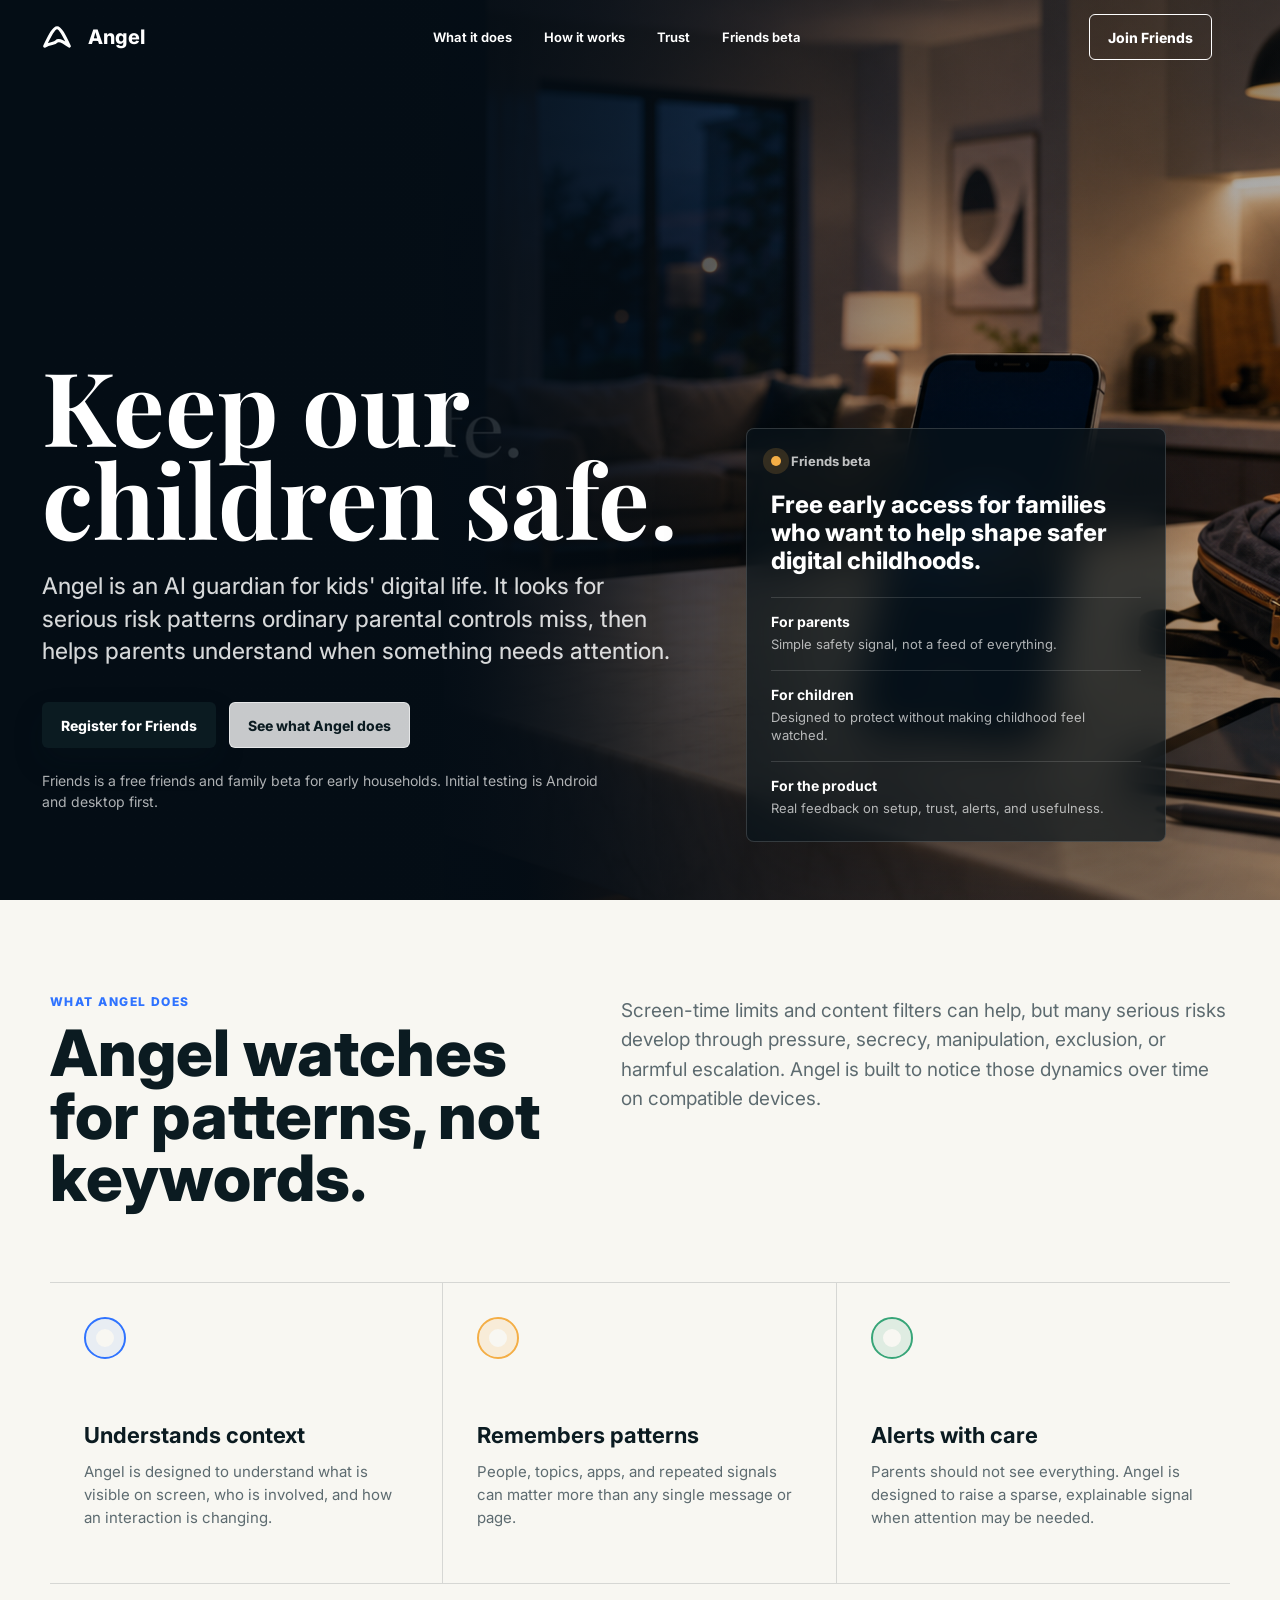
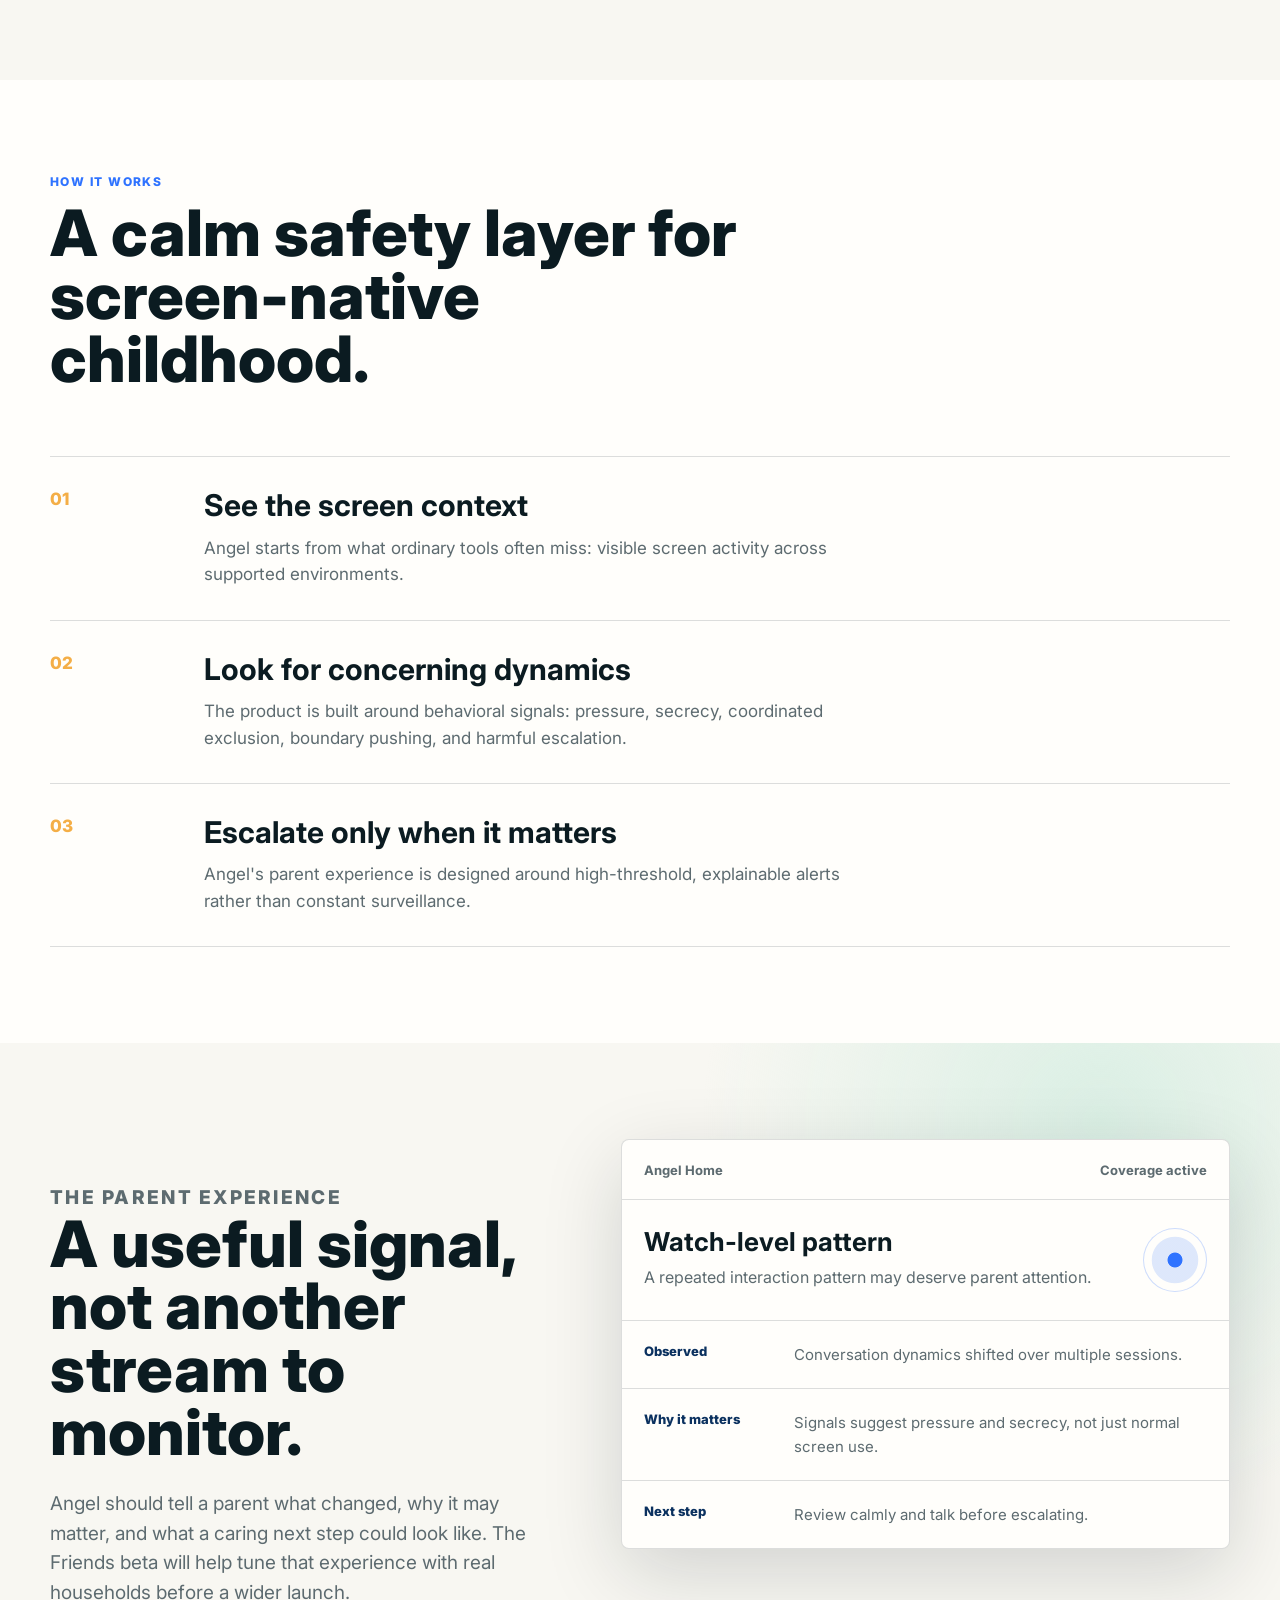
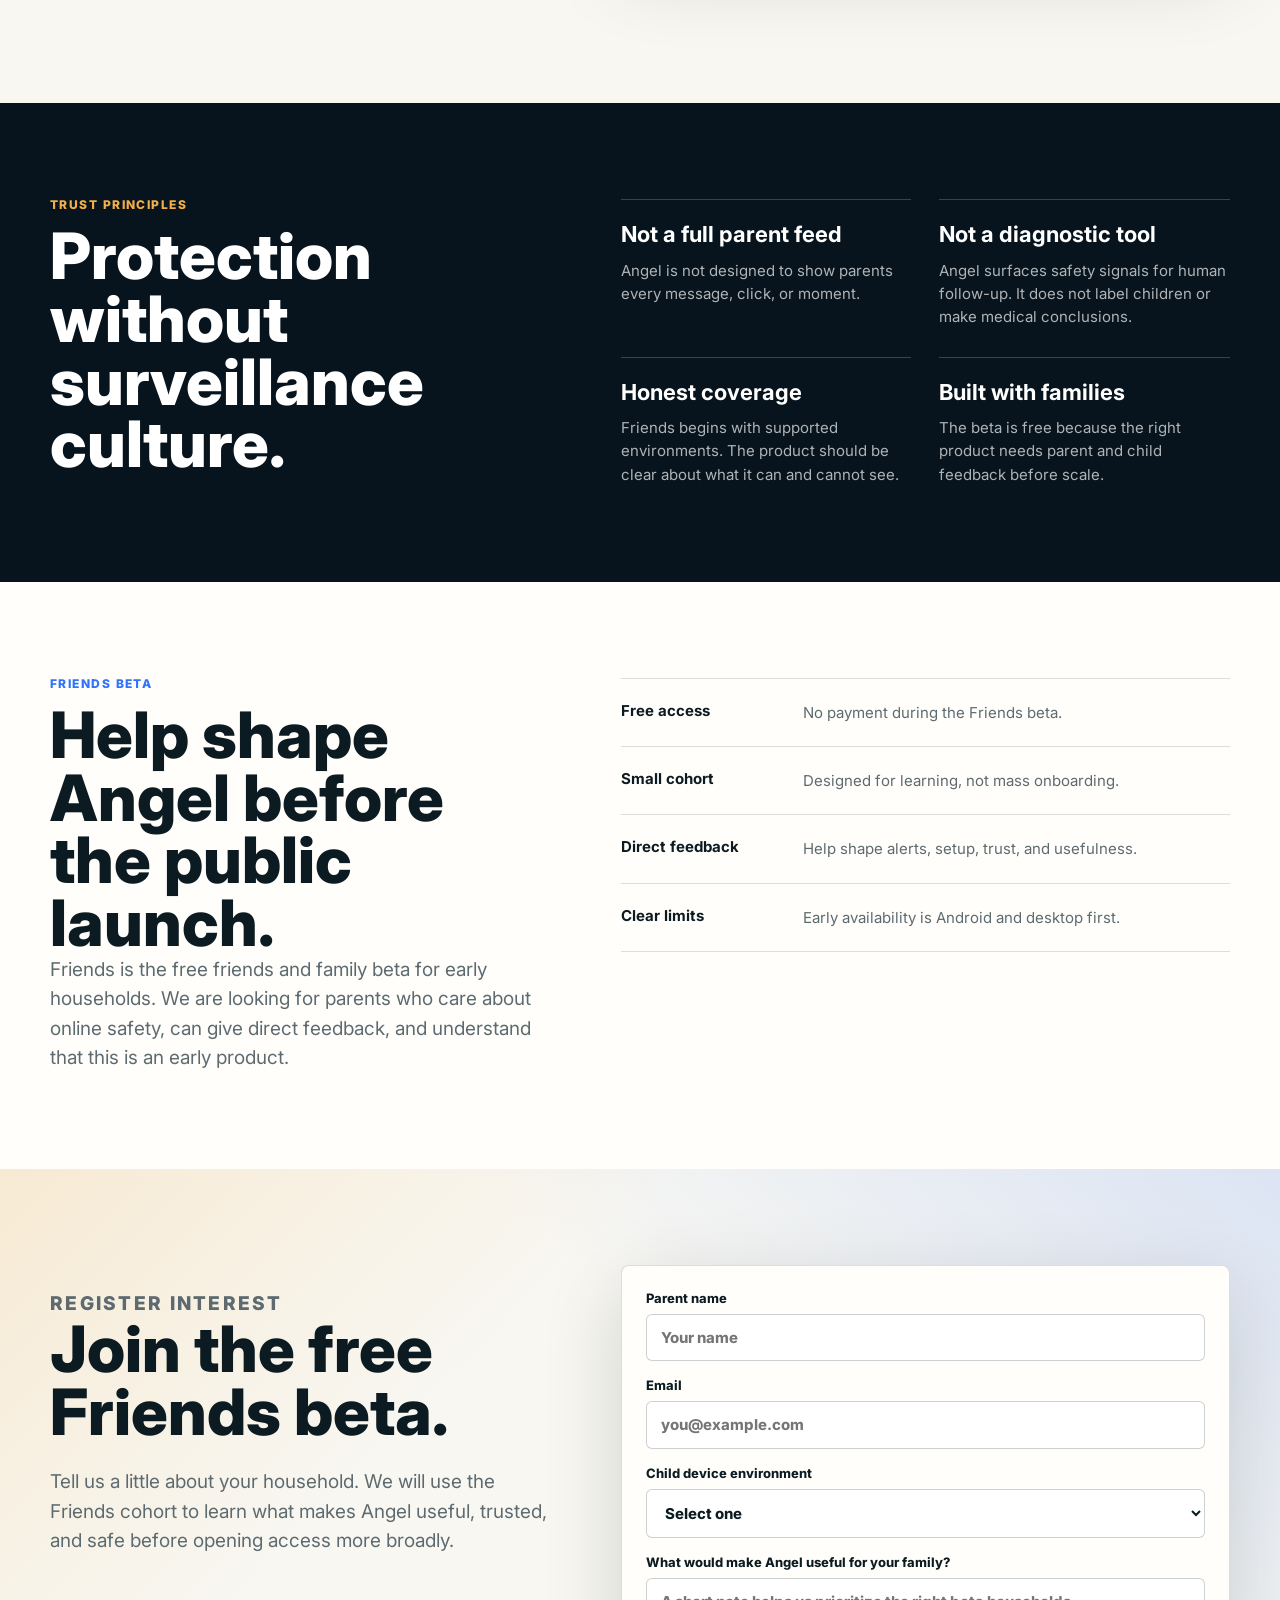
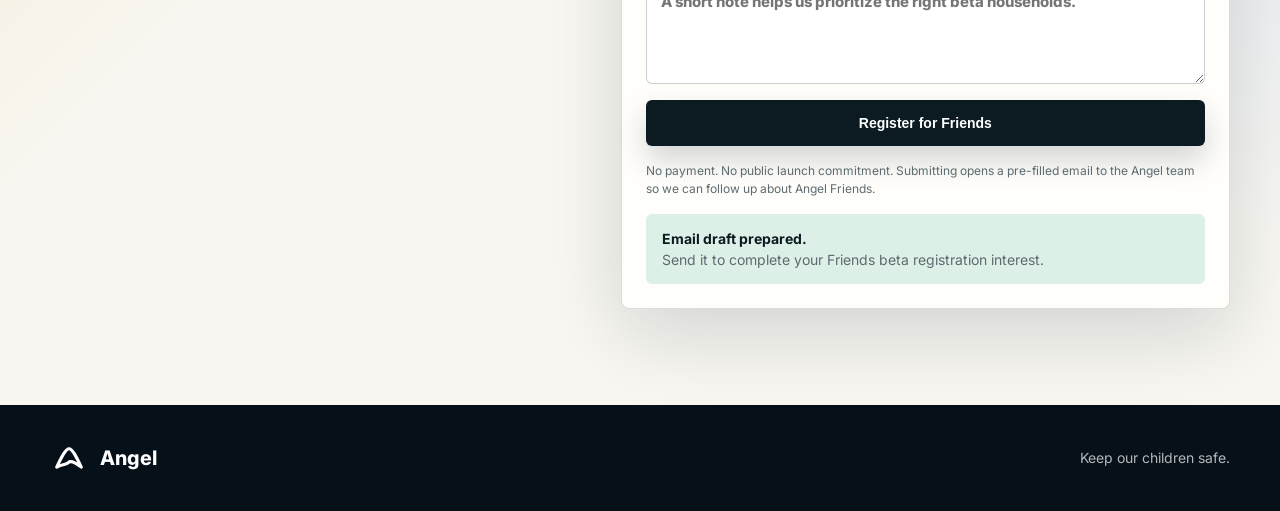
==== index.html @ 52a4a663 "Deploy Angel Friends landing page" ====
<!doctype html>
<html lang="en">
<head>
  <meta charset="utf-8">
  <meta name="viewport" content="width=device-width, initial-scale=1">
  <title>Angel | Keep our children safe</title>
  <meta name="description" content="Angel is an AI guardian for kids' digital life. Register for Friends, the free friends and family beta.">
  <link rel="preconnect" href="https://fonts.googleapis.com">
  <link rel="preconnect" href="https://fonts.gstatic.com" crossorigin>
  <link href="https://fonts.googleapis.com/css2?family=Inter:wght@400;500;600;700;800&family=Playfair+Display:wght@600;700&display=swap" rel="stylesheet">
  <link rel="stylesheet" href="styles.css">
</head>
<body>
  <header class="site-header" data-header>
    <a class="brand" href="#top" aria-label="Angel home">
      <span class="brand-mark" aria-hidden="true">
        <svg viewBox="0 0 48 48" role="img">
          <path d="M8.5 35.5C15.4 20.9 20 12.3 24.1 12.3c4.1 0 8.4 8.6 15.4 23.2-8.5-6.5-13.9-8.4-16.2-5.7-2.7 3.2-7.8 1.3-14.8 5.7Z" />
        </svg>
      </span>
      <span>Angel</span>
    </a>
    <nav class="nav-links" aria-label="Main navigation">
      <a href="#what">What it does</a>
      <a href="#how">How it works</a>
      <a href="#trust">Trust</a>
      <a href="#friends">Friends beta</a>
    </nav>
    <a class="header-action" href="#register">Join Friends</a>
    <button class="menu-button" type="button" data-menu-button aria-label="Open navigation">
      <span></span>
      <span></span>
    </button>
  </header>

  <nav class="mobile-menu" data-mobile-menu aria-label="Mobile navigation">
    <a href="#what">What it does</a>
    <a href="#how">How it works</a>
    <a href="#trust">Trust</a>
    <a href="#friends">Friends beta</a>
    <a href="#register">Join Friends</a>
  </nav>

  <main id="top">
    <section class="hero" aria-labelledby="hero-title">
      <div class="hero-image" aria-hidden="true"></div>
      <div class="hero-scrim" aria-hidden="true"></div>
      <div class="hero-inner">
        <div class="hero-copy">
          <h1 id="hero-title">Keep our children safe.</h1>
          <p class="hero-lead">Angel is an AI guardian for kids' digital life. It looks for serious risk patterns ordinary parental controls miss, then helps parents understand when something needs attention.</p>
          <div class="hero-actions">
            <a class="primary-button" href="#register">Register for Friends</a>
            <a class="secondary-button" href="#what">See what Angel does</a>
          </div>
          <p class="availability">Friends is a free friends and family beta for early households. Initial testing is Android and desktop first.</p>
        </div>

        <aside class="beta-panel" aria-label="Friends beta summary">
          <div class="panel-top">
            <span class="pulse"></span>
            <span>Friends beta</span>
          </div>
          <p class="panel-title">Free early access for families who want to help shape safer digital childhoods.</p>
          <div class="panel-rows">
            <div>
              <strong>For parents</strong>
              <span>Simple safety signal, not a feed of everything.</span>
            </div>
            <div>
              <strong>For children</strong>
              <span>Designed to protect without making childhood feel watched.</span>
            </div>
            <div>
              <strong>For the product</strong>
              <span>Real feedback on setup, trust, alerts, and usefulness.</span>
            </div>
          </div>
        </aside>
      </div>
    </section>

    <section class="intro-band" id="what" aria-labelledby="what-title">
      <div class="section-wrap split">
        <div>
          <p class="section-label">What Angel does</p>
          <h2 id="what-title">Angel watches for patterns, not keywords.</h2>
        </div>
        <p class="section-lead">Screen-time limits and content filters can help, but many serious risks develop through pressure, secrecy, manipulation, exclusion, or harmful escalation. Angel is built to notice those dynamics over time on compatible devices.</p>
      </div>
      <div class="section-wrap signal-grid">
        <article>
          <span class="icon-ring blue"></span>
          <h3>Understands context</h3>
          <p>Angel is designed to understand what is visible on screen, who is involved, and how an interaction is changing.</p>
        </article>
        <article>
          <span class="icon-ring amber"></span>
          <h3>Remembers patterns</h3>
          <p>People, topics, apps, and repeated signals can matter more than any single message or page.</p>
        </article>
        <article>
          <span class="icon-ring mint"></span>
          <h3>Alerts with care</h3>
          <p>Parents should not see everything. Angel is designed to raise a sparse, explainable signal when attention may be needed.</p>
        </article>
      </div>
    </section>

    <section class="product-story" id="how" aria-labelledby="how-title">
      <div class="section-wrap">
        <div class="story-header">
          <p class="section-label">How it works</p>
          <h2 id="how-title">A calm safety layer for screen-native childhood.</h2>
        </div>
        <div class="timeline">
          <div class="timeline-item">
            <span>01</span>
            <div>
              <h3>See the screen context</h3>
              <p>Angel starts from what ordinary tools often miss: visible screen activity across supported environments.</p>
            </div>
          </div>
          <div class="timeline-item">
            <span>02</span>
            <div>
              <h3>Look for concerning dynamics</h3>
              <p>The product is built around behavioral signals: pressure, secrecy, coordinated exclusion, boundary pushing, and harmful escalation.</p>
            </div>
          </div>
          <div class="timeline-item">
            <span>03</span>
            <div>
              <h3>Escalate only when it matters</h3>
              <p>Angel's parent experience is designed around high-threshold, explainable alerts rather than constant surveillance.</p>
            </div>
          </div>
        </div>
      </div>
    </section>

    <section class="dashboard-section" aria-labelledby="dashboard-title">
      <div class="section-wrap dashboard-layout">
        <div class="dashboard-copy">
          <p class="section-label">The parent experience</p>
          <h2 id="dashboard-title">A useful signal, not another stream to monitor.</h2>
          <p>Angel should tell a parent what changed, why it may matter, and what a caring next step could look like. The Friends beta will help tune that experience with real households before a wider launch.</p>
        </div>
        <div class="dashboard-card" aria-label="Angel Home preview">
          <div class="card-header">
            <span>Angel Home</span>
            <span>Coverage active</span>
          </div>
          <div class="status-line">
            <div>
              <strong>Watch-level pattern</strong>
              <p>A repeated interaction pattern may deserve parent attention.</p>
            </div>
            <span class="status-dot"></span>
          </div>
          <div class="evidence-list">
            <div><span>Observed</span><p>Conversation dynamics shifted over multiple sessions.</p></div>
            <div><span>Why it matters</span><p>Signals suggest pressure and secrecy, not just normal screen use.</p></div>
            <div><span>Next step</span><p>Review calmly and talk before escalating.</p></div>
          </div>
        </div>
      </div>
    </section>

    <section class="trust-section" id="trust" aria-labelledby="trust-title">
      <div class="section-wrap trust-layout">
        <div>
          <p class="section-label">Trust principles</p>
          <h2 id="trust-title">Protection without surveillance culture.</h2>
        </div>
        <div class="trust-list">
          <article>
            <h3>Not a full parent feed</h3>
            <p>Angel is not designed to show parents every message, click, or moment.</p>
          </article>
          <article>
            <h3>Not a diagnostic tool</h3>
            <p>Angel surfaces safety signals for human follow-up. It does not label children or make medical conclusions.</p>
          </article>
          <article>
            <h3>Honest coverage</h3>
            <p>Friends begins with supported environments. The product should be clear about what it can and cannot see.</p>
          </article>
          <article>
            <h3>Built with families</h3>
            <p>The beta is free because the right product needs parent and child feedback before scale.</p>
          </article>
        </div>
      </div>
    </section>

    <section class="friends-section" id="friends" aria-labelledby="friends-title">
      <div class="section-wrap friends-grid">
        <div>
          <p class="section-label">Friends beta</p>
          <h2 id="friends-title">Help shape Angel before the public launch.</h2>
          <p class="section-lead">Friends is the free friends and family beta for early households. We are looking for parents who care about online safety, can give direct feedback, and understand that this is an early product.</p>
        </div>
        <div class="friends-points">
          <div><strong>Free access</strong><span>No payment during the Friends beta.</span></div>
          <div><strong>Small cohort</strong><span>Designed for learning, not mass onboarding.</span></div>
          <div><strong>Direct feedback</strong><span>Help shape alerts, setup, trust, and usefulness.</span></div>
          <div><strong>Clear limits</strong><span>Early availability is Android and desktop first.</span></div>
        </div>
      </div>
    </section>

    <section class="register-section" id="register" aria-labelledby="register-title">
      <div class="section-wrap register-layout">
        <div class="register-copy">
          <p class="section-label">Register interest</p>
          <h2 id="register-title">Join the free Friends beta.</h2>
          <p>Tell us a little about your household. We will use the Friends cohort to learn what makes Angel useful, trusted, and safe before opening access more broadly.</p>
        </div>
        <form class="signup-form" data-signup-form>
          <label>
            Parent name
            <input name="name" type="text" autocomplete="name" placeholder="Your name" required>
          </label>
          <label>
            Email
            <input name="email" type="email" autocomplete="email" placeholder="you@example.com" required>
          </label>
          <label>
            Child device environment
            <select name="device" required>
              <option value="">Select one</option>
              <option>Android phone or tablet</option>
              <option>Mac or Windows computer</option>
              <option>Chromebook</option>
              <option>Not sure yet</option>
            </select>
          </label>
          <label>
            What would make Angel useful for your family?
            <textarea name="note" rows="4" placeholder="A short note helps us prioritize the right beta households."></textarea>
          </label>
          <button class="primary-button form-button" type="submit">Register for Friends</button>
          <p class="form-note">No payment. No public launch commitment. Submitting opens a pre-filled email to the Angel team so we can follow up about Angel Friends.</p>
          <div class="form-success" data-form-success hidden>
            <strong>Email draft prepared.</strong>
            <span>Send it to complete your Friends beta registration interest.</span>
          </div>
        </form>
      </div>
    </section>
  </main>

  <footer class="site-footer">
    <div class="footer-inner">
      <a class="brand footer-brand" href="#top" aria-label="Angel home">
        <span class="brand-mark" aria-hidden="true">
          <svg viewBox="0 0 48 48" role="img">
            <path d="M8.5 35.5C15.4 20.9 20 12.3 24.1 12.3c4.1 0 8.4 8.6 15.4 23.2-8.5-6.5-13.9-8.4-16.2-5.7-2.7 3.2-7.8 1.3-14.8 5.7Z" />
          </svg>
        </span>
        <span>Angel</span>
      </a>
      <p>Keep our children safe.</p>
    </div>
  </footer>

  <script src="script.js"></script>
</body>
</html>
---- styles.css ----
:root {
  --paper: #f8f7f2;
  --paper-rgb: 248, 247, 242;
  --ink: #0b1b21;
  --ink-rgb: 11, 27, 33;
  --muted: #5d6b70;
  --blue: #2f73ff;
  --blue-deep: #0b315f;
  --amber: #f4ae46;
  --amber-soft: #ffe2aa;
  --mint: #ccecdf;
  --lilac: #dcd9ef;
  --line: rgba(11, 27, 33, 0.14);
  --white: #fffefb;
  --shadow: 0 24px 80px rgba(11, 27, 33, 0.16);
  --radius: 8px;
}

* {
  box-sizing: border-box;
}

html {
  scroll-behavior: smooth;
}

body {
  margin: 0;
  background: var(--paper);
  color: var(--ink);
  font-family: Inter, ui-sans-serif, system-ui, -apple-system, BlinkMacSystemFont, "Segoe UI", sans-serif;
  letter-spacing: 0;
}

body.menu-open {
  overflow: hidden;
}

a {
  color: inherit;
}

.site-header {
  position: fixed;
  inset: 0 0 auto;
  z-index: 20;
  height: 74px;
  display: grid;
  grid-template-columns: auto 1fr auto auto;
  align-items: center;
  gap: 30px;
  padding: 0 38px;
  color: white;
  transition: background 220ms ease, color 220ms ease, border-color 220ms ease;
}

.site-header.is-scrolled,
.site-header.menu-active {
  background: rgba(var(--paper-rgb), 0.92);
  color: var(--ink);
  border-bottom: 1px solid var(--line);
  backdrop-filter: blur(18px);
}

.brand {
  display: inline-flex;
  align-items: center;
  gap: 12px;
  text-decoration: none;
  font-weight: 760;
  font-size: 20px;
}

.brand-mark {
  width: 38px;
  height: 38px;
  display: inline-grid;
  place-items: center;
}

.brand-mark svg {
  width: 100%;
  height: 100%;
  fill: none;
  stroke: currentColor;
  stroke-width: 4;
  stroke-linecap: round;
  stroke-linejoin: round;
}

.nav-links {
  display: flex;
  justify-content: center;
  gap: 32px;
  font-size: 13px;
  font-weight: 650;
}

.nav-links a,
.mobile-menu a {
  text-decoration: none;
}

.header-action,
.primary-button,
.secondary-button {
  min-height: 46px;
  display: inline-flex;
  align-items: center;
  justify-content: center;
  border-radius: 6px;
  padding: 0 18px;
  text-decoration: none;
  font-size: 14px;
  font-weight: 760;
  border: 1px solid transparent;
}

.header-action {
  border-color: currentColor;
}

.primary-button {
  background: var(--ink);
  color: white;
  box-shadow: 0 14px 30px rgba(var(--ink-rgb), 0.18);
}

.secondary-button {
  color: var(--ink);
  background: rgba(255, 255, 255, 0.78);
  border-color: rgba(255, 255, 255, 0.56);
}

.menu-button {
  display: none;
  width: 44px;
  height: 44px;
  border: 1px solid currentColor;
  border-radius: 6px;
  background: transparent;
  color: inherit;
  padding: 13px 11px;
}

.menu-button span {
  display: block;
  height: 2px;
  background: currentColor;
  margin-bottom: 8px;
}

.menu-button span:last-child {
  margin-bottom: 0;
}

.mobile-menu {
  position: fixed;
  inset: 74px 0 auto;
  z-index: 19;
  display: none;
  background: rgba(var(--paper-rgb), 0.97);
  border-bottom: 1px solid var(--line);
  padding: 18px 24px 26px;
  backdrop-filter: blur(18px);
}

.mobile-menu a {
  display: block;
  padding: 16px 0;
  font-size: 18px;
  font-weight: 720;
  border-bottom: 1px solid var(--line);
}

.hero {
  min-height: 100vh;
  position: relative;
  overflow: hidden;
  color: white;
  background: #061019;
}

.hero-image {
  position: absolute;
  top: 0;
  right: 0;
  bottom: 0;
  left: 35%;
  background-image: url("assets/campaign-calendar-signals.png");
  background-position: 64% center;
  background-size: cover;
  transform: scale(1.01);
}

.hero-scrim {
  position: absolute;
  inset: 0;
  background:
    linear-gradient(90deg, rgba(4, 13, 21, 1) 0%, rgba(4, 13, 21, 0.98) 30%, rgba(4, 13, 21, 0.72) 48%, rgba(4, 13, 21, 0.18) 76%, rgba(4, 13, 21, 0.08) 100%),
    linear-gradient(180deg, rgba(4, 13, 21, 0.46) 0%, rgba(4, 13, 21, 0) 46%, rgba(4, 13, 21, 0.35) 100%);
}

.hero-inner {
  position: relative;
  z-index: 1;
  min-height: 100vh;
  display: grid;
  grid-template-columns: minmax(0, 0.9fr) minmax(330px, 420px);
  align-items: end;
  gap: 56px;
  max-width: 1320px;
  margin: 0 auto;
  padding: 142px 42px 58px;
}

.hero-copy {
  padding-bottom: 30px;
}

h1,
h2 {
  margin: 0;
  letter-spacing: 0;
}

h1 {
  max-width: 760px;
  font-family: "Playfair Display", Georgia, serif;
  font-size: clamp(58px, 8vw, 116px);
  line-height: 0.91;
  font-weight: 700;
}

.hero-lead {
  max-width: 640px;
  margin: 26px 0 0;
  color: rgba(255, 255, 255, 0.84);
  font-size: clamp(18px, 2vw, 23px);
  line-height: 1.42;
  font-weight: 450;
}

.hero-actions {
  display: flex;
  flex-wrap: wrap;
  gap: 13px;
  margin-top: 34px;
}

.availability {
  max-width: 560px;
  margin: 22px 0 0;
  color: rgba(255, 255, 255, 0.68);
  font-size: 14px;
  line-height: 1.5;
}

.beta-panel {
  background: rgba(7, 18, 26, 0.72);
  border: 1px solid rgba(255, 255, 255, 0.16);
  border-radius: var(--radius);
  padding: 24px;
  box-shadow: 0 30px 90px rgba(0, 0, 0, 0.28);
  backdrop-filter: blur(20px);
}

.panel-top {
  display: flex;
  align-items: center;
  gap: 10px;
  color: rgba(255, 255, 255, 0.74);
  font-size: 13px;
  font-weight: 720;
}

.pulse {
  width: 10px;
  height: 10px;
  border-radius: 50%;
  background: var(--amber);
  box-shadow: 0 0 0 8px rgba(244, 174, 70, 0.16);
}

.panel-title {
  margin: 22px 0;
  color: white;
  font-size: 24px;
  line-height: 1.17;
  font-weight: 760;
}

.panel-rows {
  display: grid;
  gap: 16px;
}

.panel-rows div {
  border-top: 1px solid rgba(255, 255, 255, 0.14);
  padding-top: 15px;
}

.panel-rows strong,
.panel-rows span {
  display: block;
}

.panel-rows strong {
  margin-bottom: 5px;
  font-size: 14px;
}

.panel-rows span {
  color: rgba(255, 255, 255, 0.68);
  font-size: 13px;
  line-height: 1.42;
}

section:not(.hero) {
  padding: 96px 40px;
}

.section-wrap {
  width: min(1180px, 100%);
  margin: 0 auto;
}

.split,
.dashboard-layout,
.trust-layout,
.friends-grid,
.register-layout {
  display: grid;
  grid-template-columns: minmax(0, 0.9fr) minmax(0, 1.1fr);
  gap: 72px;
  align-items: start;
}

.section-label {
  margin: 0 0 14px;
  color: var(--blue);
  font-size: 12px;
  line-height: 1;
  font-weight: 820;
  text-transform: uppercase;
  letter-spacing: 0.12em;
}

h2 {
  max-width: 760px;
  font-size: clamp(38px, 5vw, 70px);
  line-height: 0.98;
  font-weight: 820;
}

.section-lead,
.dashboard-copy p,
.register-copy p {
  margin: 0;
  color: var(--muted);
  font-size: 19px;
  line-height: 1.55;
}

.signal-grid {
  margin-top: 72px;
  display: grid;
  grid-template-columns: repeat(3, 1fr);
  gap: 0;
  border-top: 1px solid var(--line);
  border-bottom: 1px solid var(--line);
}

.signal-grid article {
  min-height: 300px;
  padding: 34px 34px 40px;
  border-right: 1px solid var(--line);
}

.signal-grid article:last-child {
  border-right: 0;
}

.icon-ring {
  width: 42px;
  height: 42px;
  display: block;
  border-radius: 50%;
  margin-bottom: 64px;
  border: 2px solid currentColor;
}

.icon-ring.blue {
  color: var(--blue);
  box-shadow: inset 0 0 0 10px rgba(47, 115, 255, 0.08);
}

.icon-ring.amber {
  color: var(--amber);
  box-shadow: inset 0 0 0 10px rgba(244, 174, 70, 0.15);
}

.icon-ring.mint {
  color: #37a578;
  box-shadow: inset 0 0 0 10px rgba(55, 165, 120, 0.13);
}

h3 {
  margin: 0 0 12px;
  font-size: 22px;
  line-height: 1.12;
}

.signal-grid p,
.timeline p,
.trust-list p,
.friends-points span,
.evidence-list p {
  margin: 0;
  color: var(--muted);
  font-size: 15px;
  line-height: 1.55;
}

.product-story {
  background: var(--white);
}

.story-header {
  max-width: 900px;
}

.timeline {
  margin-top: 66px;
  border-top: 1px solid var(--line);
}

.timeline-item {
  display: grid;
  grid-template-columns: 120px 1fr;
  gap: 34px;
  padding: 32px 0;
  border-bottom: 1px solid var(--line);
}

.timeline-item > span {
  color: var(--amber);
  font-size: 17px;
  font-weight: 820;
}

.timeline-item h3 {
  max-width: 580px;
  font-size: 30px;
}

.timeline-item p {
  max-width: 680px;
  font-size: 17px;
}

.dashboard-section {
  background:
    radial-gradient(circle at 86% 12%, rgba(207, 236, 223, 0.72), transparent 32%),
    var(--paper);
}

.dashboard-copy {
  padding-top: 18px;
}

.dashboard-copy p {
  margin-top: 26px;
}

.dashboard-card {
  background: var(--white);
  border: 1px solid var(--line);
  border-radius: var(--radius);
  box-shadow: var(--shadow);
  overflow: hidden;
}

.card-header {
  min-height: 60px;
  display: flex;
  justify-content: space-between;
  align-items: center;
  padding: 0 22px;
  border-bottom: 1px solid var(--line);
  font-size: 13px;
  color: var(--muted);
  font-weight: 720;
}

.status-line {
  display: grid;
  grid-template-columns: 1fr auto;
  gap: 20px;
  align-items: start;
  padding: 28px 22px;
  border-bottom: 1px solid var(--line);
}

.status-line strong {
  display: block;
  margin-bottom: 8px;
  font-size: 26px;
  line-height: 1.1;
}

.status-line p {
  margin: 0;
  color: var(--muted);
  line-height: 1.5;
}

.status-dot {
  width: 64px;
  height: 64px;
  border-radius: 50%;
  background: radial-gradient(circle, var(--blue) 0 16%, rgba(47, 115, 255, 0.16) 18% 52%, transparent 54%);
  border: 1px solid rgba(47, 115, 255, 0.24);
}

.evidence-list {
  display: grid;
}

.evidence-list div {
  display: grid;
  grid-template-columns: 130px 1fr;
  gap: 20px;
  padding: 22px;
  border-bottom: 1px solid var(--line);
}

.evidence-list div:last-child {
  border-bottom: 0;
}

.evidence-list span {
  color: var(--blue-deep);
  font-size: 13px;
  font-weight: 820;
}

.trust-section {
  background: #07141d;
  color: white;
}

.trust-section .section-label {
  color: var(--amber);
}

.trust-list {
  display: grid;
  grid-template-columns: repeat(2, 1fr);
  gap: 28px;
}

.trust-list article {
  border-top: 1px solid rgba(255, 255, 255, 0.2);
  padding-top: 22px;
}

.trust-list p {
  color: rgba(255, 255, 255, 0.68);
}

.friends-section {
  background: var(--white);
}

.friends-points {
  display: grid;
  gap: 0;
  border-top: 1px solid var(--line);
}

.friends-points div {
  display: grid;
  grid-template-columns: 160px 1fr;
  gap: 22px;
  padding: 22px 0;
  border-bottom: 1px solid var(--line);
}

.friends-points strong {
  font-size: 15px;
}

.register-section {
  background:
    linear-gradient(135deg, rgba(244, 174, 70, 0.18), transparent 32%),
    linear-gradient(220deg, rgba(47, 115, 255, 0.14), transparent 36%),
    var(--paper);
}

.register-copy p {
  margin-top: 24px;
}

.signup-form {
  display: grid;
  gap: 16px;
  background: var(--white);
  border: 1px solid var(--line);
  border-radius: var(--radius);
  padding: 24px;
  box-shadow: var(--shadow);
}

label {
  display: grid;
  gap: 8px;
  font-size: 13px;
  font-weight: 760;
}

input,
select,
textarea {
  width: 100%;
  border: 1px solid rgba(11, 27, 33, 0.2);
  border-radius: 6px;
  background: white;
  color: var(--ink);
  font: inherit;
  font-size: 15px;
  line-height: 1.3;
  padding: 13px 14px;
  outline: none;
}

input:focus,
select:focus,
textarea:focus {
  border-color: var(--blue);
  box-shadow: 0 0 0 4px rgba(47, 115, 255, 0.12);
}

textarea {
  resize: vertical;
}

.form-button {
  width: 100%;
  border: 0;
  cursor: pointer;
}

.form-note {
  margin: 0;
  color: var(--muted);
  font-size: 12px;
  line-height: 1.5;
}

.form-success {
  display: grid;
  gap: 4px;
  padding: 16px;
  border-radius: 6px;
  background: rgba(207, 236, 223, 0.72);
  color: var(--ink);
  font-size: 14px;
}

.form-success span {
  color: var(--muted);
}

.site-footer {
  background: #061019;
  color: white;
  padding: 34px 40px;
}

.footer-inner {
  width: min(1180px, 100%);
  margin: 0 auto;
  display: flex;
  align-items: center;
  justify-content: space-between;
  gap: 24px;
}

.footer-inner p {
  margin: 0;
  color: rgba(255, 255, 255, 0.7);
  font-size: 14px;
}

@media (max-width: 980px) {
  .site-header {
    grid-template-columns: auto 1fr auto;
    padding: 0 22px;
  }

  .nav-links,
  .header-action {
    display: none;
  }

  .menu-button {
    display: block;
    justify-self: end;
  }

  .mobile-menu.is-open {
    display: block;
  }

  .hero-inner {
    grid-template-columns: 1fr;
    align-items: end;
    padding: 116px 24px 36px;
    gap: 28px;
  }

  .hero-copy {
    padding-bottom: 0;
  }

  .beta-panel {
    max-width: 560px;
  }

  .split,
  .dashboard-layout,
  .trust-layout,
  .friends-grid,
  .register-layout {
    grid-template-columns: 1fr;
    gap: 34px;
  }

  .signal-grid {
    grid-template-columns: 1fr;
  }

  .signal-grid article {
    min-height: 0;
    border-right: 0;
    border-bottom: 1px solid var(--line);
  }

  .signal-grid article:last-child {
    border-bottom: 0;
  }

  .icon-ring {
    margin-bottom: 34px;
  }

  .trust-list {
    grid-template-columns: 1fr;
  }
}

@media (max-width: 620px) {
  .hero-scrim {
    background:
      linear-gradient(180deg, rgba(4, 13, 21, 0.92) 0%, rgba(4, 13, 21, 0.72) 44%, rgba(4, 13, 21, 0.42) 100%);
  }

  .hero-image {
    left: 0;
    background-position: 58% center;
    opacity: 0.82;
  }

  h1 {
    font-size: clamp(50px, 18vw, 78px);
  }

  .hero-lead {
    font-size: 17px;
  }

  section:not(.hero) {
    padding: 66px 22px;
  }

  h2 {
    font-size: 36px;
  }

  .section-lead,
  .dashboard-copy p,
  .register-copy p {
    font-size: 17px;
  }

  .hero-actions {
    display: grid;
  }

  .primary-button,
  .secondary-button {
    width: 100%;
  }

  .timeline-item {
    grid-template-columns: 1fr;
    gap: 10px;
  }

  .timeline-item h3 {
    font-size: 24px;
  }

  .evidence-list div,
  .friends-points div {
    grid-template-columns: 1fr;
    gap: 8px;
  }

  .footer-inner {
    display: grid;
  }
}
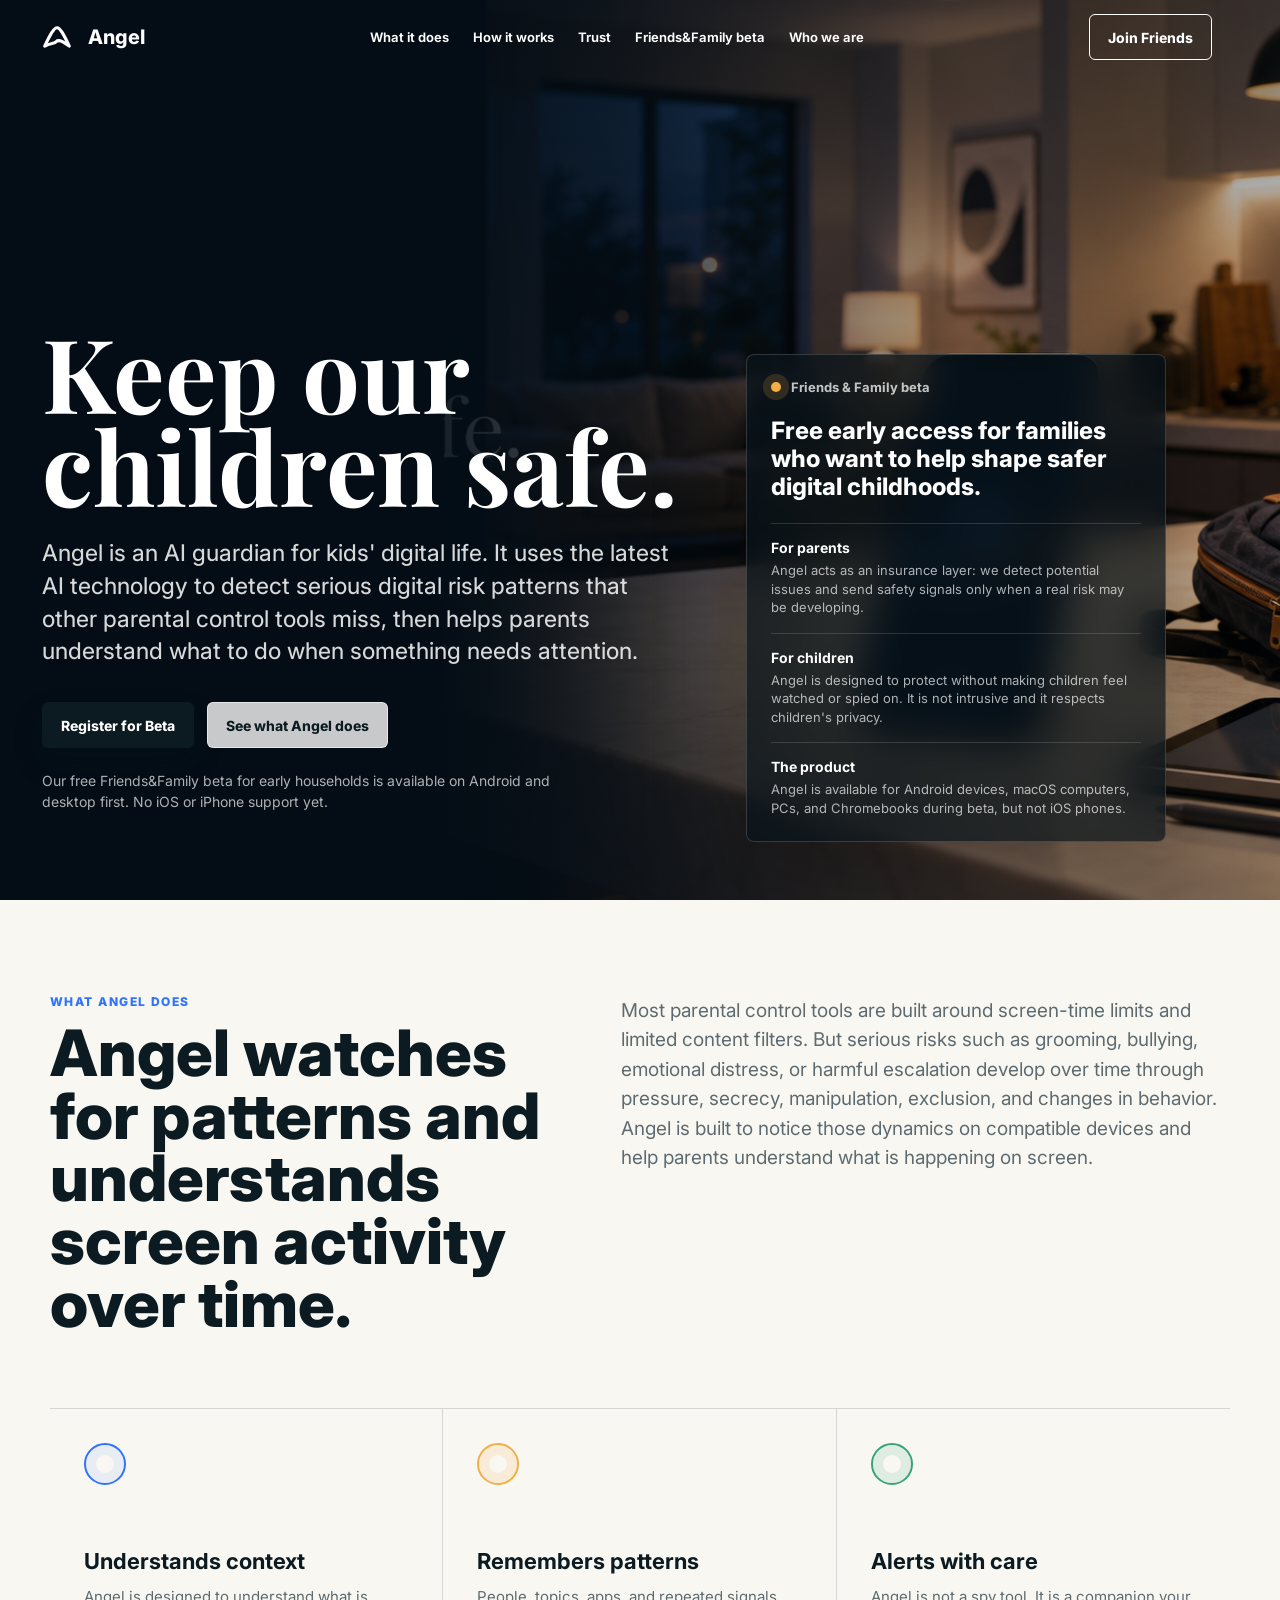
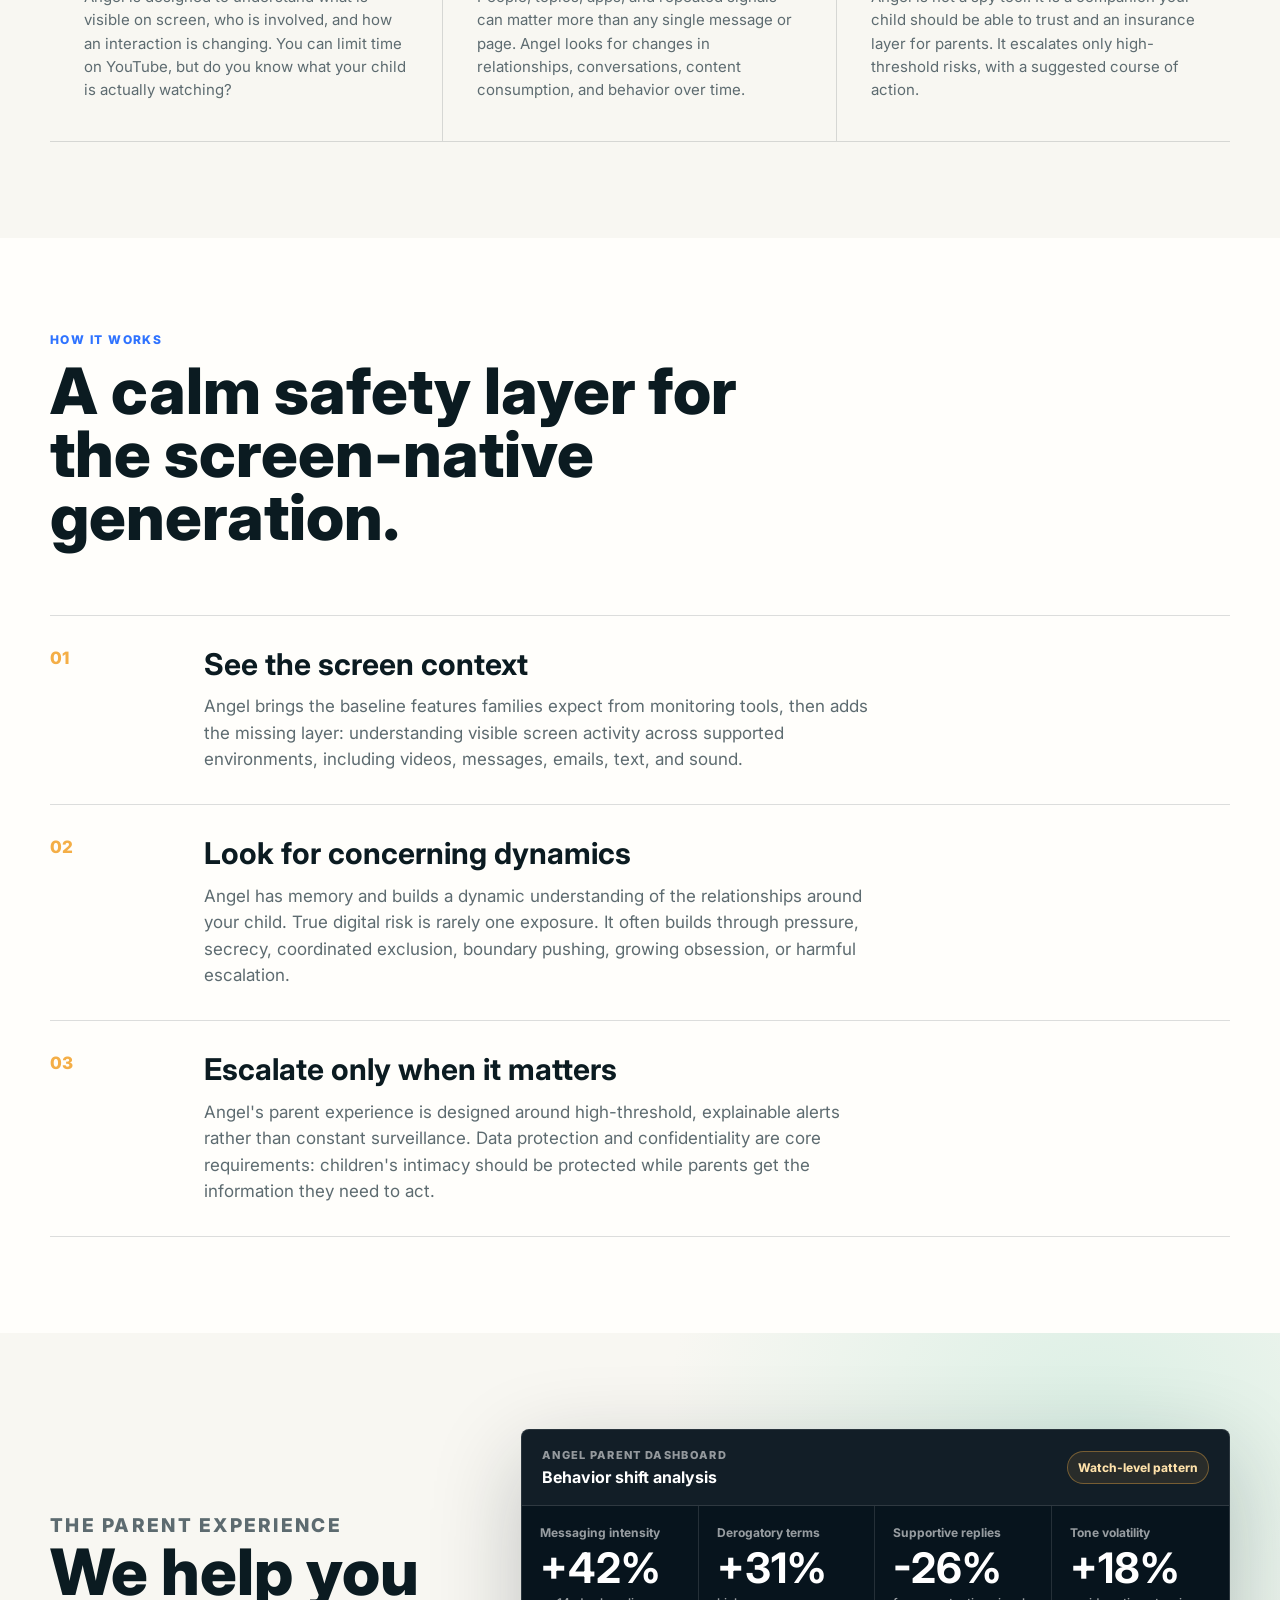
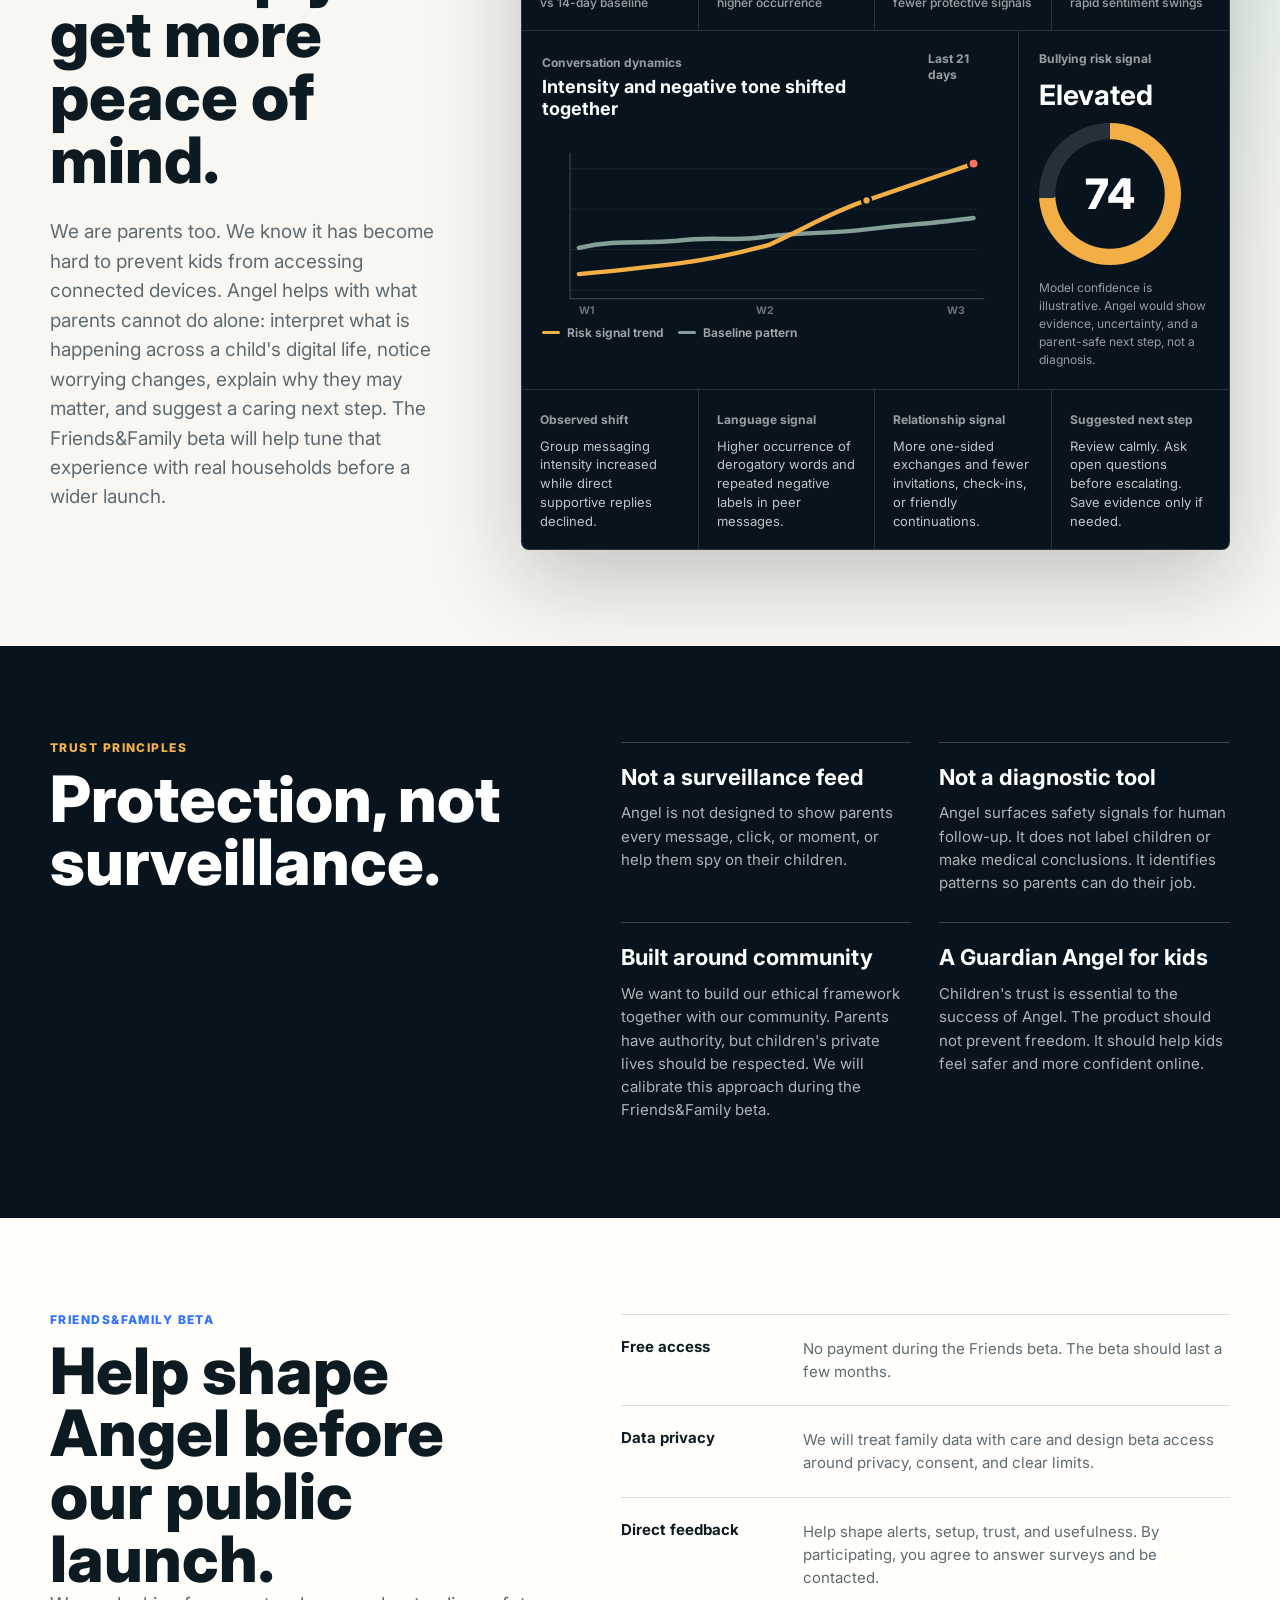
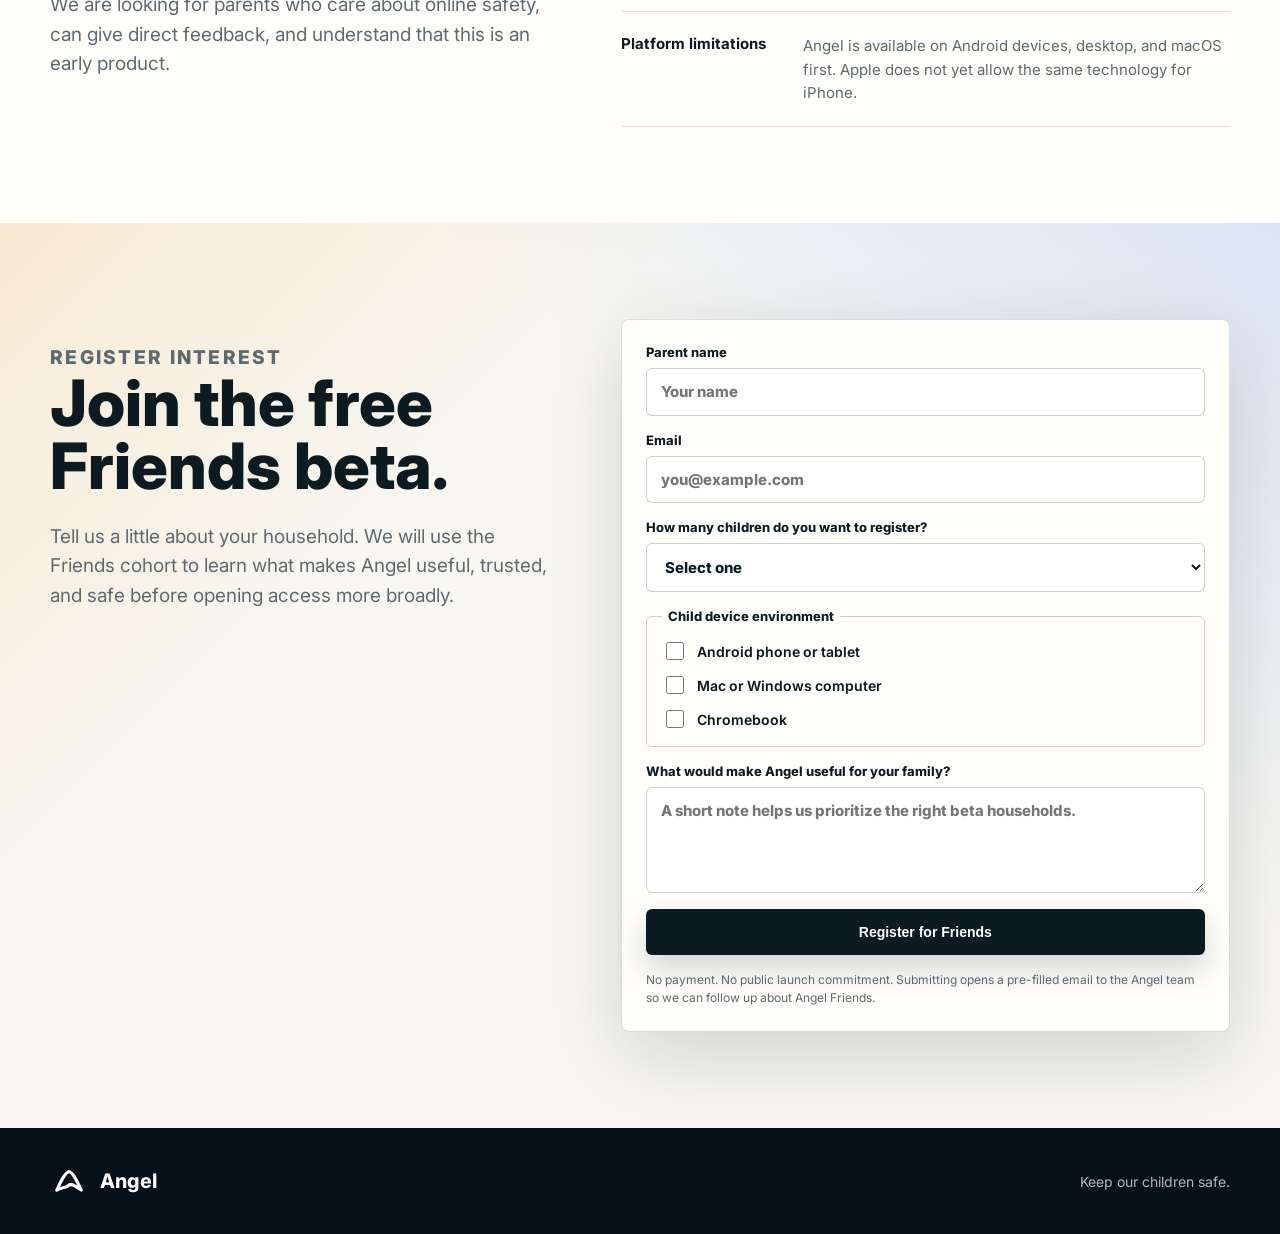
==== commit 1dec0d1b: "Update Angel Friends beta website" ====
--- a/index.html
+++ b/index.html
@@ -4,7 +4,7 @@
   <meta charset="utf-8">
   <meta name="viewport" content="width=device-width, initial-scale=1">
   <title>Angel | Keep our children safe</title>
-  <meta name="description" content="Angel is an AI guardian for kids' digital life. Register for Friends, the free friends and family beta.">
+  <meta name="description" content="Angel is an AI guardian for kids' digital life. Register for our Friends&Family beta testing phase.">
   <link rel="preconnect" href="https://fonts.googleapis.com">
   <link rel="preconnect" href="https://fonts.gstatic.com" crossorigin>
   <link href="https://fonts.googleapis.com/css2?family=Inter:wght@400;500;600;700;800&family=Playfair+Display:wght@600;700&display=swap" rel="stylesheet">
@@ -24,7 +24,8 @@
       <a href="#what">What it does</a>
       <a href="#how">How it works</a>
       <a href="#trust">Trust</a>
-      <a href="#friends">Friends beta</a>
+      <a href="#friends">Friends&Family beta</a>
+      <a href="founders.html">Who we are</a>
     </nav>
     <a class="header-action" href="#register">Join Friends</a>
     <button class="menu-button" type="button" data-menu-button aria-label="Open navigation">
@@ -37,7 +38,8 @@
     <a href="#what">What it does</a>
     <a href="#how">How it works</a>
     <a href="#trust">Trust</a>
-    <a href="#friends">Friends beta</a>
+    <a href="#friends">Friends&Family beta</a>
+    <a href="founders.html">Who we are</a>
     <a href="#register">Join Friends</a>
   </nav>
 
@@ -48,32 +50,32 @@
       <div class="hero-inner">
         <div class="hero-copy">
           <h1 id="hero-title">Keep our children safe.</h1>
-          <p class="hero-lead">Angel is an AI guardian for kids' digital life. It looks for serious risk patterns ordinary parental controls miss, then helps parents understand when something needs attention.</p>
+          <p class="hero-lead">Angel is an AI guardian for kids' digital life. It uses the latest AI technology to detect serious digital risk patterns that other parental control tools miss, then helps parents understand what to do when something needs attention.</p>
           <div class="hero-actions">
-            <a class="primary-button" href="#register">Register for Friends</a>
+            <a class="primary-button" href="#register">Register for Beta</a>
             <a class="secondary-button" href="#what">See what Angel does</a>
           </div>
-          <p class="availability">Friends is a free friends and family beta for early households. Initial testing is Android and desktop first.</p>
-        </div>
-
-        <aside class="beta-panel" aria-label="Friends beta summary">
+          <p class="availability">Our free Friends&Family beta for early households is available on Android and desktop first. No iOS or iPhone support yet.</p>
+        </div>
+
+        <aside class="beta-panel" aria-label="Friends and Family beta summary">
           <div class="panel-top">
             <span class="pulse"></span>
-            <span>Friends beta</span>
+            <span>Friends & Family beta</span>
           </div>
           <p class="panel-title">Free early access for families who want to help shape safer digital childhoods.</p>
           <div class="panel-rows">
             <div>
               <strong>For parents</strong>
-              <span>Simple safety signal, not a feed of everything.</span>
+              <span>Angel acts as an insurance layer: we detect potential issues and send safety signals only when a real risk may be developing.</span>
             </div>
             <div>
               <strong>For children</strong>
-              <span>Designed to protect without making childhood feel watched.</span>
-            </div>
-            <div>
-              <strong>For the product</strong>
-              <span>Real feedback on setup, trust, alerts, and usefulness.</span>
+              <span>Angel is designed to protect without making children feel watched or spied on. It is not intrusive and it respects children's privacy.</span>
+            </div>
+            <div>
+              <strong>The product</strong>
+              <span>Angel is available for Android devices, macOS computers, PCs, and Chromebooks during beta, but not iOS phones.</span>
             </div>
           </div>
         </aside>
@@ -84,25 +86,25 @@
       <div class="section-wrap split">
         <div>
           <p class="section-label">What Angel does</p>
-          <h2 id="what-title">Angel watches for patterns, not keywords.</h2>
-        </div>
-        <p class="section-lead">Screen-time limits and content filters can help, but many serious risks develop through pressure, secrecy, manipulation, exclusion, or harmful escalation. Angel is built to notice those dynamics over time on compatible devices.</p>
+          <h2 id="what-title">Angel watches for patterns and understands screen activity over time.</h2>
+        </div>
+        <p class="section-lead">Most parental control tools are built around screen-time limits and limited content filters. But serious risks such as grooming, bullying, emotional distress, or harmful escalation develop over time through pressure, secrecy, manipulation, exclusion, and changes in behavior. Angel is built to notice those dynamics on compatible devices and help parents understand what is happening on screen.</p>
       </div>
       <div class="section-wrap signal-grid">
         <article>
           <span class="icon-ring blue"></span>
           <h3>Understands context</h3>
-          <p>Angel is designed to understand what is visible on screen, who is involved, and how an interaction is changing.</p>
+          <p>Angel is designed to understand what is visible on screen, who is involved, and how an interaction is changing. You can limit time on YouTube, but do you know what your child is actually watching?</p>
         </article>
         <article>
           <span class="icon-ring amber"></span>
           <h3>Remembers patterns</h3>
-          <p>People, topics, apps, and repeated signals can matter more than any single message or page.</p>
+          <p>People, topics, apps, and repeated signals can matter more than any single message or page. Angel looks for changes in relationships, conversations, content consumption, and behavior over time.</p>
         </article>
         <article>
           <span class="icon-ring mint"></span>
           <h3>Alerts with care</h3>
-          <p>Parents should not see everything. Angel is designed to raise a sparse, explainable signal when attention may be needed.</p>
+          <p>Angel is not a spy tool. It is a companion your child should be able to trust and an insurance layer for parents. It escalates only high-threshold risks, with a suggested course of action.</p>
         </article>
       </div>
     </section>
@@ -111,57 +113,125 @@
       <div class="section-wrap">
         <div class="story-header">
           <p class="section-label">How it works</p>
-          <h2 id="how-title">A calm safety layer for screen-native childhood.</h2>
+          <h2 id="how-title">A calm safety layer for the screen-native generation.</h2>
         </div>
         <div class="timeline">
           <div class="timeline-item">
             <span>01</span>
             <div>
               <h3>See the screen context</h3>
-              <p>Angel starts from what ordinary tools often miss: visible screen activity across supported environments.</p>
+              <p>Angel brings the baseline features families expect from monitoring tools, then adds the missing layer: understanding visible screen activity across supported environments, including videos, messages, emails, text, and sound.</p>
             </div>
           </div>
           <div class="timeline-item">
             <span>02</span>
             <div>
               <h3>Look for concerning dynamics</h3>
-              <p>The product is built around behavioral signals: pressure, secrecy, coordinated exclusion, boundary pushing, and harmful escalation.</p>
+              <p>Angel has memory and builds a dynamic understanding of the relationships around your child. True digital risk is rarely one exposure. It often builds through pressure, secrecy, coordinated exclusion, boundary pushing, growing obsession, or harmful escalation.</p>
             </div>
           </div>
           <div class="timeline-item">
             <span>03</span>
             <div>
               <h3>Escalate only when it matters</h3>
-              <p>Angel's parent experience is designed around high-threshold, explainable alerts rather than constant surveillance.</p>
-            </div>
-          </div>
-        </div>
-      </div>
-    </section>
-
-    <section class="dashboard-section" aria-labelledby="dashboard-title">
-      <div class="section-wrap dashboard-layout">
+              <p>Angel's parent experience is designed around high-threshold, explainable alerts rather than constant surveillance. Data protection and confidentiality are core requirements: children's intimacy should be protected while parents get the information they need to act.</p>
+            </div>
+          </div>
+        </div>
+      </div>
+    </section>
+
+    <section class="dashboard-section" id="dashboard" aria-labelledby="dashboard-title">
+      <div class="section-wrap dashboard-layout dashboard-layout-wide">
         <div class="dashboard-copy">
           <p class="section-label">The parent experience</p>
-          <h2 id="dashboard-title">A useful signal, not another stream to monitor.</h2>
-          <p>Angel should tell a parent what changed, why it may matter, and what a caring next step could look like. The Friends beta will help tune that experience with real households before a wider launch.</p>
-        </div>
-        <div class="dashboard-card" aria-label="Angel Home preview">
-          <div class="card-header">
-            <span>Angel Home</span>
-            <span>Coverage active</span>
-          </div>
-          <div class="status-line">
-            <div>
-              <strong>Watch-level pattern</strong>
-              <p>A repeated interaction pattern may deserve parent attention.</p>
-            </div>
-            <span class="status-dot"></span>
-          </div>
-          <div class="evidence-list">
-            <div><span>Observed</span><p>Conversation dynamics shifted over multiple sessions.</p></div>
-            <div><span>Why it matters</span><p>Signals suggest pressure and secrecy, not just normal screen use.</p></div>
-            <div><span>Next step</span><p>Review calmly and talk before escalating.</p></div>
+          <h2 id="dashboard-title">We help you get more peace of mind.</h2>
+          <p>We are parents too. We know it has become hard to prevent kids from accessing connected devices. Angel helps with what parents cannot do alone: interpret what is happening across a child's digital life, notice worrying changes, explain why they may matter, and suggest a caring next step. The Friends&Family beta will help tune that experience with real households before a wider launch.</p>
+        </div>
+
+        <div class="analytics-dashboard" aria-label="Illustrative Angel parent dashboard preview">
+          <div class="analytics-topbar">
+            <div>
+              <span class="dashboard-kicker">Angel Parent Dashboard</span>
+              <strong>Behavior shift analysis</strong>
+            </div>
+            <span class="risk-pill">Watch-level pattern</span>
+          </div>
+
+          <div class="dashboard-metrics">
+            <div>
+              <span>Messaging intensity</span>
+              <strong>+42%</strong>
+              <small>vs 14-day baseline</small>
+            </div>
+            <div>
+              <span>Derogatory terms</span>
+              <strong>+31%</strong>
+              <small>higher occurrence</small>
+            </div>
+            <div>
+              <span>Supportive replies</span>
+              <strong>-26%</strong>
+              <small>fewer protective signals</small>
+            </div>
+            <div>
+              <span>Tone volatility</span>
+              <strong>+18%</strong>
+              <small>rapid sentiment swings</small>
+            </div>
+          </div>
+
+          <div class="dashboard-main-grid">
+            <div class="chart-panel">
+              <div class="chart-header">
+                <div>
+                  <span>Conversation dynamics</span>
+                  <strong>Intensity and negative tone shifted together</strong>
+                </div>
+                <small>Last 21 days</small>
+              </div>
+              <svg class="line-chart" viewBox="0 0 520 220" role="img" aria-label="Line chart showing rising messaging intensity and derogatory language">
+                <path class="grid-line" d="M32 42H496M32 88H496M32 134H496M32 180H496" />
+                <path class="axis-line" d="M32 24V190H504" />
+                <path class="baseline-line" d="M42 132C86 122 116 128 154 124C198 118 220 126 258 119C300 114 332 116 370 111C412 106 448 104 492 98" />
+                <path class="risk-line" d="M42 162C86 158 120 154 154 150C196 145 225 138 258 129C300 110 330 91 370 78C414 63 452 50 492 36" />
+                <circle class="chart-point" cx="370" cy="78" r="5" />
+                <circle class="chart-point hot" cx="492" cy="36" r="6" />
+                <text x="42" y="208">W1</text>
+                <text x="244" y="208">W2</text>
+                <text x="462" y="208">W3</text>
+              </svg>
+              <div class="chart-legend">
+                <span><i class="legend-risk"></i>Risk signal trend</span>
+                <span><i class="legend-base"></i>Baseline pattern</span>
+              </div>
+            </div>
+
+            <div class="score-panel">
+              <span>Bullying risk signal</span>
+              <strong>Elevated</strong>
+              <div class="score-ring" aria-hidden="true"><span>74</span></div>
+              <p>Model confidence is illustrative. Angel would show evidence, uncertainty, and a parent-safe next step, not a diagnosis.</p>
+            </div>
+          </div>
+
+          <div class="evidence-matrix">
+            <div>
+              <span>Observed shift</span>
+              <p>Group messaging intensity increased while direct supportive replies declined.</p>
+            </div>
+            <div>
+              <span>Language signal</span>
+              <p>Higher occurrence of derogatory words and repeated negative labels in peer messages.</p>
+            </div>
+            <div>
+              <span>Relationship signal</span>
+              <p>More one-sided exchanges and fewer invitations, check-ins, or friendly continuations.</p>
+            </div>
+            <div>
+              <span>Suggested next step</span>
+              <p>Review calmly. Ask open questions before escalating. Save evidence only if needed.</p>
+            </div>
           </div>
         </div>
       </div>
@@ -171,24 +241,24 @@
       <div class="section-wrap trust-layout">
         <div>
           <p class="section-label">Trust principles</p>
-          <h2 id="trust-title">Protection without surveillance culture.</h2>
+          <h2 id="trust-title">Protection, not surveillance.</h2>
         </div>
         <div class="trust-list">
           <article>
-            <h3>Not a full parent feed</h3>
-            <p>Angel is not designed to show parents every message, click, or moment.</p>
+            <h3>Not a surveillance feed</h3>
+            <p>Angel is not designed to show parents every message, click, or moment, or help them spy on their children.</p>
           </article>
           <article>
             <h3>Not a diagnostic tool</h3>
-            <p>Angel surfaces safety signals for human follow-up. It does not label children or make medical conclusions.</p>
+            <p>Angel surfaces safety signals for human follow-up. It does not label children or make medical conclusions. It identifies patterns so parents can do their job.</p>
           </article>
           <article>
-            <h3>Honest coverage</h3>
-            <p>Friends begins with supported environments. The product should be clear about what it can and cannot see.</p>
+            <h3>Built around community</h3>
+            <p>We want to build our ethical framework together with our community. Parents have authority, but children's private lives should be respected. We will calibrate this approach during the Friends&Family beta.</p>
           </article>
           <article>
-            <h3>Built with families</h3>
-            <p>The beta is free because the right product needs parent and child feedback before scale.</p>
+            <h3>A Guardian Angel for kids</h3>
+            <p>Children's trust is essential to the success of Angel. The product should not prevent freedom. It should help kids feel safer and more confident online.</p>
           </article>
         </div>
       </div>
@@ -197,15 +267,15 @@
     <section class="friends-section" id="friends" aria-labelledby="friends-title">
       <div class="section-wrap friends-grid">
         <div>
-          <p class="section-label">Friends beta</p>
-          <h2 id="friends-title">Help shape Angel before the public launch.</h2>
-          <p class="section-lead">Friends is the free friends and family beta for early households. We are looking for parents who care about online safety, can give direct feedback, and understand that this is an early product.</p>
+          <p class="section-label">Friends&Family beta</p>
+          <h2 id="friends-title">Help shape Angel before our public launch.</h2>
+          <p class="section-lead">We are looking for parents who care about online safety, can give direct feedback, and understand that this is an early product.</p>
         </div>
         <div class="friends-points">
-          <div><strong>Free access</strong><span>No payment during the Friends beta.</span></div>
-          <div><strong>Small cohort</strong><span>Designed for learning, not mass onboarding.</span></div>
-          <div><strong>Direct feedback</strong><span>Help shape alerts, setup, trust, and usefulness.</span></div>
-          <div><strong>Clear limits</strong><span>Early availability is Android and desktop first.</span></div>
+          <div><strong>Free access</strong><span>No payment during the Friends beta. The beta should last a few months.</span></div>
+          <div><strong>Data privacy</strong><span>We will treat family data with care and design beta access around privacy, consent, and clear limits.</span></div>
+          <div><strong>Direct feedback</strong><span>Help shape alerts, setup, trust, and usefulness. By participating, you agree to answer surveys and be contacted.</span></div>
+          <div><strong>Platform limitations</strong><span>Angel is available on Android devices, desktop, and macOS first. Apple does not yet allow the same technology for iPhone.</span></div>
         </div>
       </div>
     </section>
@@ -220,25 +290,30 @@
         <form class="signup-form" data-signup-form>
           <label>
             Parent name
-            <input name="name" type="text" autocomplete="name" placeholder="Your name" required>
+            <input id="parent-name" name="name" type="text" autocomplete="name" placeholder="Your name" required>
           </label>
           <label>
             Email
-            <input name="email" type="email" autocomplete="email" placeholder="you@example.com" required>
+            <input id="parent-email" name="email" type="email" autocomplete="email" placeholder="you@example.com" required>
           </label>
           <label>
-            Child device environment
-            <select name="device" required>
+            How many children do you want to register?
+            <select id="children-count" name="children" required>
               <option value="">Select one</option>
-              <option>Android phone or tablet</option>
-              <option>Mac or Windows computer</option>
-              <option>Chromebook</option>
-              <option>Not sure yet</option>
+              <option>One</option>
+              <option>Two</option>
+              <option>Three</option>
             </select>
           </label>
+          <fieldset class="device-fieldset">
+            <legend>Child device environment</legend>
+            <label for="device-android"><input id="device-android" name="device" type="checkbox" value="Android phone or tablet"> Android phone or tablet</label>
+            <label for="device-computer"><input id="device-computer" name="device" type="checkbox" value="Mac or Windows computer"> Mac or Windows computer</label>
+            <label for="device-chromebook"><input id="device-chromebook" name="device" type="checkbox" value="Chromebook"> Chromebook</label>
+          </fieldset>
           <label>
             What would make Angel useful for your family?
-            <textarea name="note" rows="4" placeholder="A short note helps us prioritize the right beta households."></textarea>
+            <textarea id="family-note" name="note" rows="4" placeholder="A short note helps us prioritize the right beta households."></textarea>
           </label>
           <button class="primary-button form-button" type="submit">Register for Friends</button>
           <p class="form-note">No payment. No public launch commitment. Submitting opens a pre-filled email to the Angel team so we can follow up about Angel Friends.</p>
--- a/styles.css
+++ b/styles.css
@@ -91,7 +91,7 @@
 .nav-links {
   display: flex;
   justify-content: center;
-  gap: 32px;
+  gap: 24px;
   font-size: 13px;
   font-weight: 650;
 }
@@ -465,6 +465,11 @@
     var(--paper);
 }
 
+.dashboard-layout-wide {
+  grid-template-columns: minmax(280px, 0.72fr) minmax(640px, 1.28fr);
+  align-items: center;
+}
+
 .dashboard-copy {
   padding-top: 18px;
 }
@@ -543,6 +548,256 @@
   color: var(--blue-deep);
   font-size: 13px;
   font-weight: 820;
+}
+
+.analytics-dashboard {
+  background: #07141d;
+  color: white;
+  border: 1px solid rgba(255, 255, 255, 0.14);
+  border-radius: var(--radius);
+  box-shadow: 0 28px 90px rgba(11, 27, 33, 0.24);
+  overflow: hidden;
+}
+
+.analytics-topbar {
+  min-height: 72px;
+  display: flex;
+  justify-content: space-between;
+  align-items: center;
+  gap: 18px;
+  padding: 18px 20px;
+  background: rgba(255, 255, 255, 0.045);
+  border-bottom: 1px solid rgba(255, 255, 255, 0.12);
+}
+
+.analytics-topbar strong,
+.analytics-topbar span {
+  display: block;
+}
+
+.dashboard-kicker {
+  margin-bottom: 5px;
+  color: rgba(255, 255, 255, 0.55);
+  font-size: 11px;
+  font-weight: 820;
+  letter-spacing: 0.12em;
+  text-transform: uppercase;
+}
+
+.risk-pill {
+  flex: 0 0 auto;
+  border: 1px solid rgba(244, 174, 70, 0.38);
+  border-radius: 999px;
+  padding: 8px 10px;
+  color: var(--amber-soft);
+  background: rgba(244, 174, 70, 0.1);
+  font-size: 12px;
+  font-weight: 760;
+}
+
+.dashboard-metrics {
+  display: grid;
+  grid-template-columns: repeat(4, 1fr);
+  border-bottom: 1px solid rgba(255, 255, 255, 0.12);
+}
+
+.dashboard-metrics div {
+  min-height: 124px;
+  display: grid;
+  align-content: center;
+  gap: 7px;
+  padding: 18px;
+  border-right: 1px solid rgba(255, 255, 255, 0.12);
+}
+
+.dashboard-metrics div:last-child {
+  border-right: 0;
+}
+
+.dashboard-metrics span,
+.dashboard-metrics small,
+.chart-header span,
+.chart-header small,
+.score-panel span,
+.evidence-matrix span {
+  color: rgba(255, 255, 255, 0.58);
+  font-size: 12px;
+  line-height: 1.35;
+  font-weight: 720;
+}
+
+.dashboard-metrics strong {
+  font-size: clamp(28px, 4vw, 42px);
+  line-height: 0.95;
+}
+
+.dashboard-metrics small {
+  font-weight: 550;
+}
+
+.dashboard-main-grid {
+  display: grid;
+  grid-template-columns: minmax(0, 1fr) 210px;
+  border-bottom: 1px solid rgba(255, 255, 255, 0.12);
+}
+
+.chart-panel,
+.score-panel {
+  padding: 20px;
+}
+
+.chart-panel {
+  border-right: 1px solid rgba(255, 255, 255, 0.12);
+}
+
+.chart-header {
+  display: flex;
+  justify-content: space-between;
+  gap: 16px;
+  margin-bottom: 12px;
+}
+
+.chart-header strong {
+  display: block;
+  margin-top: 5px;
+  font-size: 18px;
+  line-height: 1.2;
+}
+
+.line-chart {
+  width: 100%;
+  height: auto;
+  display: block;
+}
+
+.grid-line {
+  fill: none;
+  stroke: rgba(255, 255, 255, 0.08);
+  stroke-width: 1;
+}
+
+.axis-line {
+  fill: none;
+  stroke: rgba(255, 255, 255, 0.18);
+  stroke-width: 1.5;
+}
+
+.baseline-line,
+.risk-line {
+  fill: none;
+  stroke-linecap: round;
+  stroke-linejoin: round;
+  stroke-width: 5;
+}
+
+.baseline-line {
+  stroke: rgba(204, 236, 223, 0.64);
+}
+
+.risk-line {
+  stroke: var(--amber);
+}
+
+.chart-point {
+  fill: var(--amber);
+  stroke: #07141d;
+  stroke-width: 3;
+}
+
+.chart-point.hot {
+  fill: #ff725c;
+}
+
+.line-chart text {
+  fill: rgba(255, 255, 255, 0.4);
+  font: 700 12px Inter, sans-serif;
+}
+
+.chart-legend {
+  display: flex;
+  flex-wrap: wrap;
+  gap: 14px;
+  color: rgba(255, 255, 255, 0.62);
+  font-size: 12px;
+  font-weight: 650;
+}
+
+.chart-legend span {
+  display: inline-flex;
+  align-items: center;
+  gap: 7px;
+}
+
+.chart-legend i {
+  width: 18px;
+  height: 3px;
+  border-radius: 999px;
+  display: inline-block;
+}
+
+.legend-risk {
+  background: var(--amber);
+}
+
+.legend-base {
+  background: rgba(204, 236, 223, 0.64);
+}
+
+.score-panel {
+  display: grid;
+  align-content: start;
+  gap: 14px;
+}
+
+.score-panel strong {
+  font-size: 28px;
+  line-height: 1;
+}
+
+.score-ring {
+  width: 142px;
+  height: 142px;
+  display: grid;
+  place-items: center;
+  border-radius: 50%;
+  background:
+    radial-gradient(circle, #07141d 0 54%, transparent 55%),
+    conic-gradient(var(--amber) 0 74%, rgba(255, 255, 255, 0.12) 74% 100%);
+}
+
+.score-ring span {
+  color: white;
+  font-size: 42px;
+  font-weight: 820;
+}
+
+.score-panel p {
+  margin: 0;
+  color: rgba(255, 255, 255, 0.58);
+  font-size: 12px;
+  line-height: 1.5;
+}
+
+.evidence-matrix {
+  display: grid;
+  grid-template-columns: repeat(4, 1fr);
+}
+
+.evidence-matrix div {
+  min-height: 132px;
+  padding: 18px;
+  border-right: 1px solid rgba(255, 255, 255, 0.12);
+}
+
+.evidence-matrix div:last-child {
+  border-right: 0;
+}
+
+.evidence-matrix p {
+  margin: 8px 0 0;
+  color: rgba(255, 255, 255, 0.75);
+  font-size: 13px;
+  line-height: 1.45;
 }
 
 .trust-section {
@@ -645,6 +900,37 @@
   resize: vertical;
 }
 
+.device-fieldset {
+  display: grid;
+  gap: 10px;
+  margin: 0;
+  padding: 15px;
+  border: 1px solid rgba(11, 27, 33, 0.2);
+  border-radius: 6px;
+}
+
+.device-fieldset legend {
+  padding: 0 6px;
+  color: var(--ink);
+  font-size: 13px;
+  font-weight: 760;
+}
+
+.device-fieldset label {
+  display: flex;
+  align-items: center;
+  gap: 10px;
+  font-size: 14px;
+  font-weight: 620;
+}
+
+.device-fieldset input {
+  width: 18px;
+  height: 18px;
+  padding: 0;
+  accent-color: var(--blue);
+}
+
 .form-button {
   width: 100%;
   border: 0;
@@ -666,6 +952,10 @@
   background: rgba(207, 236, 223, 0.72);
   color: var(--ink);
   font-size: 14px;
+}
+
+.form-success[hidden] {
+  display: none;
 }
 
 .form-success span {
@@ -693,6 +983,189 @@
   font-size: 14px;
 }
 
+.subpage {
+  background: var(--white);
+}
+
+.subpage .site-header {
+  color: var(--ink);
+}
+
+.founders-hero {
+  padding: 150px 40px 96px;
+  background:
+    radial-gradient(circle at 88% 16%, rgba(244, 174, 70, 0.22), transparent 32%),
+    radial-gradient(circle at 12% 70%, rgba(47, 115, 255, 0.12), transparent 28%),
+    var(--paper);
+}
+
+.founders-hero-grid {
+  display: grid;
+  grid-template-columns: minmax(0, 1.2fr) minmax(300px, 0.8fr);
+  gap: 70px;
+  align-items: end;
+}
+
+.founders-hero h1 {
+  max-width: 880px;
+  color: var(--ink);
+  font-size: clamp(52px, 7vw, 96px);
+}
+
+.founders-lead {
+  max-width: 820px;
+  margin: 30px 0 0;
+  color: var(--muted);
+  font-size: 21px;
+  line-height: 1.5;
+}
+
+.founders-actions .secondary-button.light {
+  color: var(--ink);
+  background: white;
+  border-color: var(--line);
+}
+
+.founder-promise {
+  display: grid;
+  gap: 16px;
+  padding: 28px;
+  border: 1px solid var(--line);
+  border-radius: var(--radius);
+  background: var(--white);
+  box-shadow: var(--shadow);
+}
+
+.founder-promise span {
+  color: var(--blue);
+  font-size: 12px;
+  font-weight: 820;
+  letter-spacing: 0.12em;
+  text-transform: uppercase;
+}
+
+.founder-promise strong {
+  font-family: "Playfair Display", Georgia, serif;
+  font-size: 34px;
+  line-height: 1.05;
+}
+
+.why-team-section {
+  background: var(--white);
+}
+
+.long-copy {
+  display: grid;
+  gap: 20px;
+}
+
+.long-copy p,
+.founder-card-body p,
+.founders-cta-inner p {
+  margin: 0;
+  color: var(--muted);
+  font-size: 18px;
+  line-height: 1.58;
+}
+
+.founder-cards-section {
+  background: var(--paper);
+}
+
+.founder-cards {
+  display: grid;
+  gap: 28px;
+}
+
+.founder-card {
+  display: grid;
+  grid-template-columns: 280px 1fr;
+  gap: 34px;
+  padding: 28px;
+  border: 1px solid var(--line);
+  border-radius: var(--radius);
+  background: var(--white);
+  box-shadow: 0 18px 54px rgba(11, 27, 33, 0.08);
+}
+
+.portrait-placeholder {
+  min-height: 320px;
+  display: grid;
+  place-items: center;
+  border-radius: 6px;
+  background:
+    radial-gradient(circle at 50% 32%, rgba(255, 255, 255, 0.14), transparent 23%),
+    linear-gradient(145deg, #08141d, #173147);
+  color: rgba(255, 255, 255, 0.82);
+  font-size: 44px;
+  font-weight: 820;
+  letter-spacing: 0.02em;
+}
+
+.founder-card-body {
+  display: grid;
+  align-content: start;
+  gap: 18px;
+}
+
+.founder-card-body h2 {
+  font-size: clamp(38px, 4vw, 58px);
+}
+
+.role-line {
+  color: var(--ink) !important;
+  font-weight: 760;
+}
+
+.trust-angle {
+  display: grid;
+  gap: 6px;
+  padding: 18px;
+  border-radius: 6px;
+  background: rgba(204, 236, 223, 0.55);
+}
+
+.trust-angle strong {
+  color: var(--blue-deep);
+  font-size: 13px;
+  text-transform: uppercase;
+  letter-spacing: 0.1em;
+}
+
+.trust-angle span {
+  color: var(--ink);
+  font-size: 15px;
+  line-height: 1.5;
+}
+
+.proof-list {
+  display: grid;
+  gap: 10px;
+  margin: 0;
+  padding-left: 18px;
+  color: var(--muted);
+  font-size: 15px;
+  line-height: 1.5;
+}
+
+.founder-trust .trust-list {
+  grid-template-columns: 1fr;
+}
+
+.dark-lead {
+  max-width: 520px;
+  margin: 24px 0 0;
+  color: rgba(255, 255, 255, 0.68);
+  font-size: 18px;
+  line-height: 1.5;
+}
+
+.founders-cta-inner {
+  display: grid;
+  justify-items: start;
+  gap: 22px;
+}
+
 @media (max-width: 980px) {
   .site-header {
     grid-template-columns: auto 1fr auto;
@@ -732,9 +1205,44 @@
   .dashboard-layout,
   .trust-layout,
   .friends-grid,
-  .register-layout {
+  .register-layout,
+  .dashboard-layout-wide,
+  .founders-hero-grid,
+  .founder-card {
     grid-template-columns: 1fr;
     gap: 34px;
+  }
+
+  .dashboard-main-grid,
+  .evidence-matrix {
+    grid-template-columns: 1fr;
+  }
+
+  .dashboard-metrics {
+    grid-template-columns: repeat(2, 1fr);
+  }
+
+  .dashboard-metrics div:nth-child(2n),
+  .chart-panel,
+  .evidence-matrix div {
+    border-right: 0;
+  }
+
+  .dashboard-metrics div {
+    border-bottom: 1px solid rgba(255, 255, 255, 0.12);
+  }
+
+  .dashboard-metrics div:nth-last-child(-n + 2) {
+    border-bottom: 0;
+  }
+
+  .score-ring {
+    width: 120px;
+    height: 120px;
+  }
+
+  .portrait-placeholder {
+    min-height: 220px;
   }
 
   .signal-grid {
@@ -776,6 +1284,10 @@
     font-size: clamp(50px, 18vw, 78px);
   }
 
+  .founders-hero h1 {
+    font-size: clamp(44px, 14vw, 68px);
+  }
+
   .hero-lead {
     font-size: 17px;
   }
@@ -790,7 +1302,11 @@
 
   .section-lead,
   .dashboard-copy p,
-  .register-copy p {
+  .register-copy p,
+  .founders-lead,
+  .long-copy p,
+  .founder-card-body p,
+  .founders-cta-inner p {
     font-size: 17px;
   }
 
@@ -818,6 +1334,45 @@
     gap: 8px;
   }
 
+  .analytics-topbar {
+    align-items: start;
+    display: grid;
+  }
+
+  .dashboard-metrics {
+    grid-template-columns: 1fr;
+  }
+
+  .dashboard-metrics div,
+  .dashboard-metrics div:nth-last-child(-n + 2) {
+    border-right: 0;
+    border-bottom: 1px solid rgba(255, 255, 255, 0.12);
+  }
+
+  .dashboard-metrics div:last-child {
+    border-bottom: 0;
+  }
+
+  .chart-header {
+    display: grid;
+  }
+
+  .score-panel {
+    justify-items: start;
+  }
+
+  .founders-hero {
+    padding: 120px 22px 66px;
+  }
+
+  .founder-card {
+    padding: 18px;
+  }
+
+  .founder-promise strong {
+    font-size: 28px;
+  }
+
   .footer-inner {
     display: grid;
   }
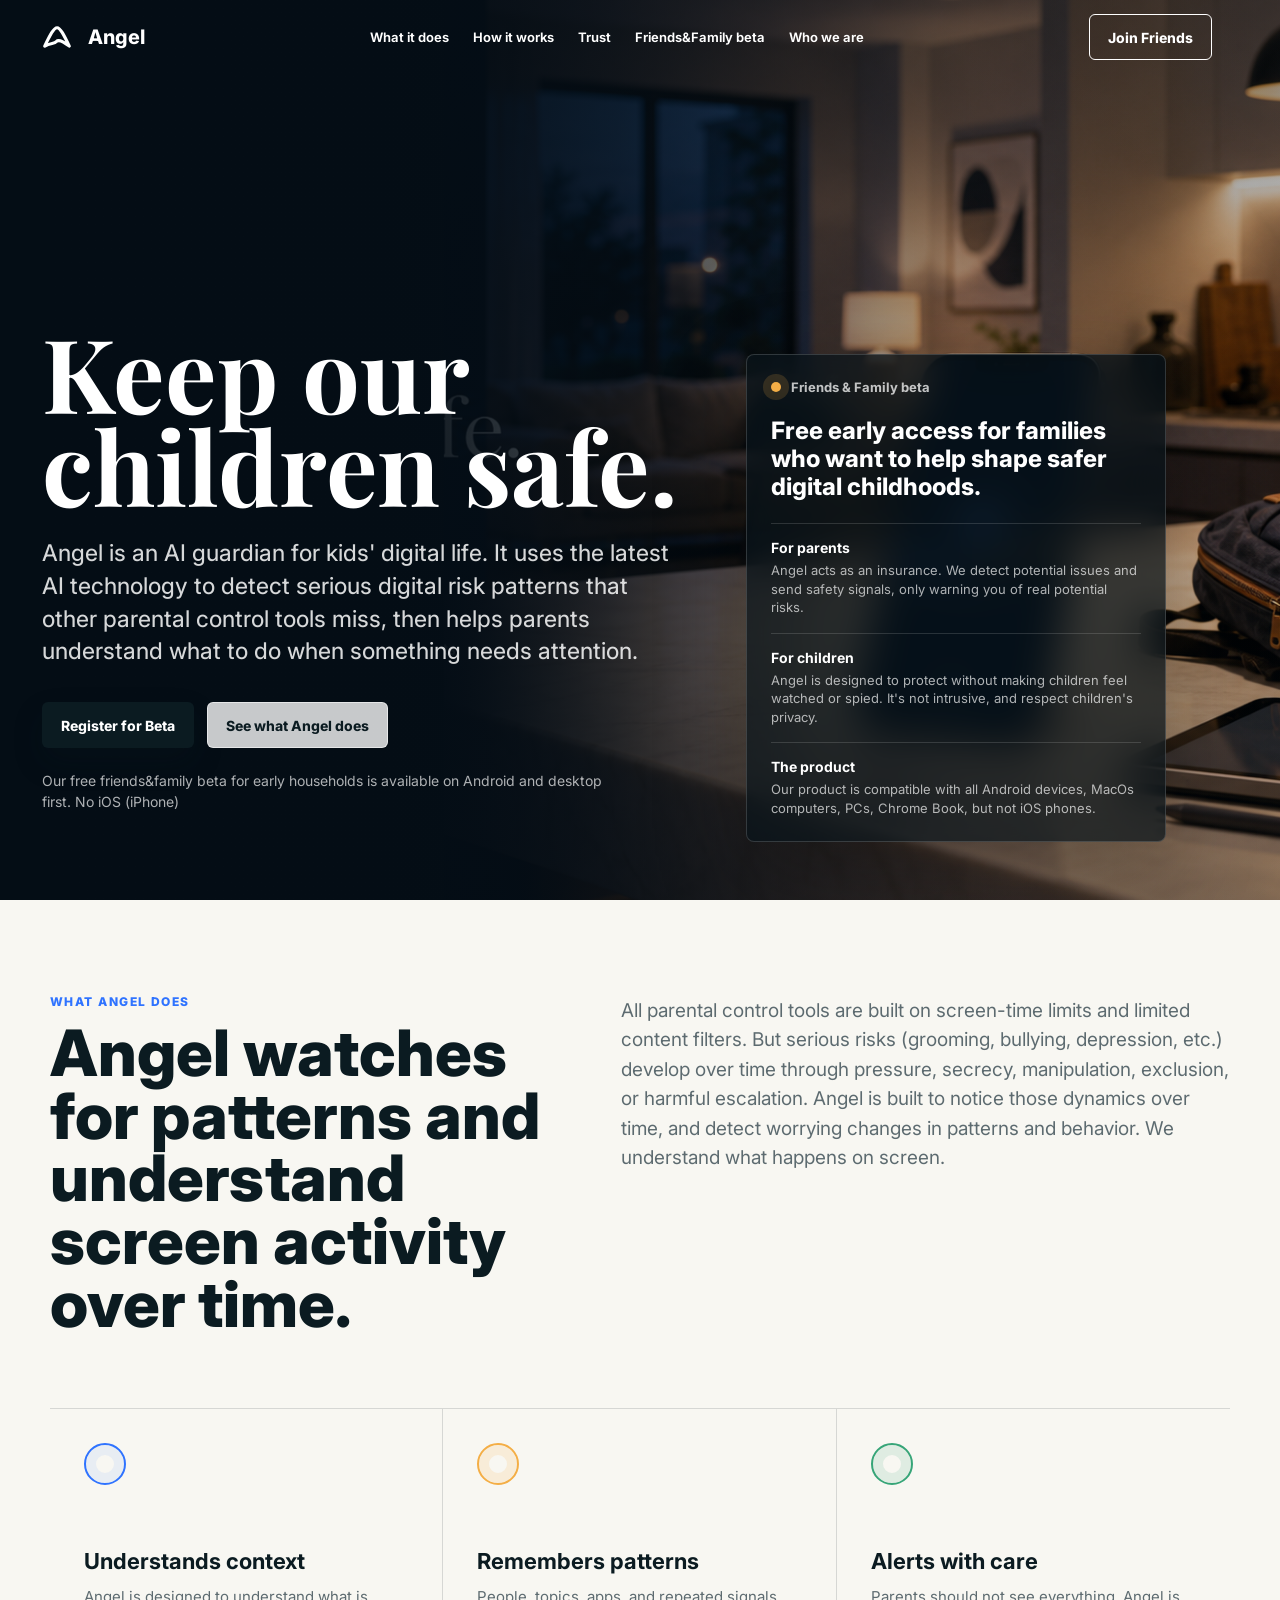
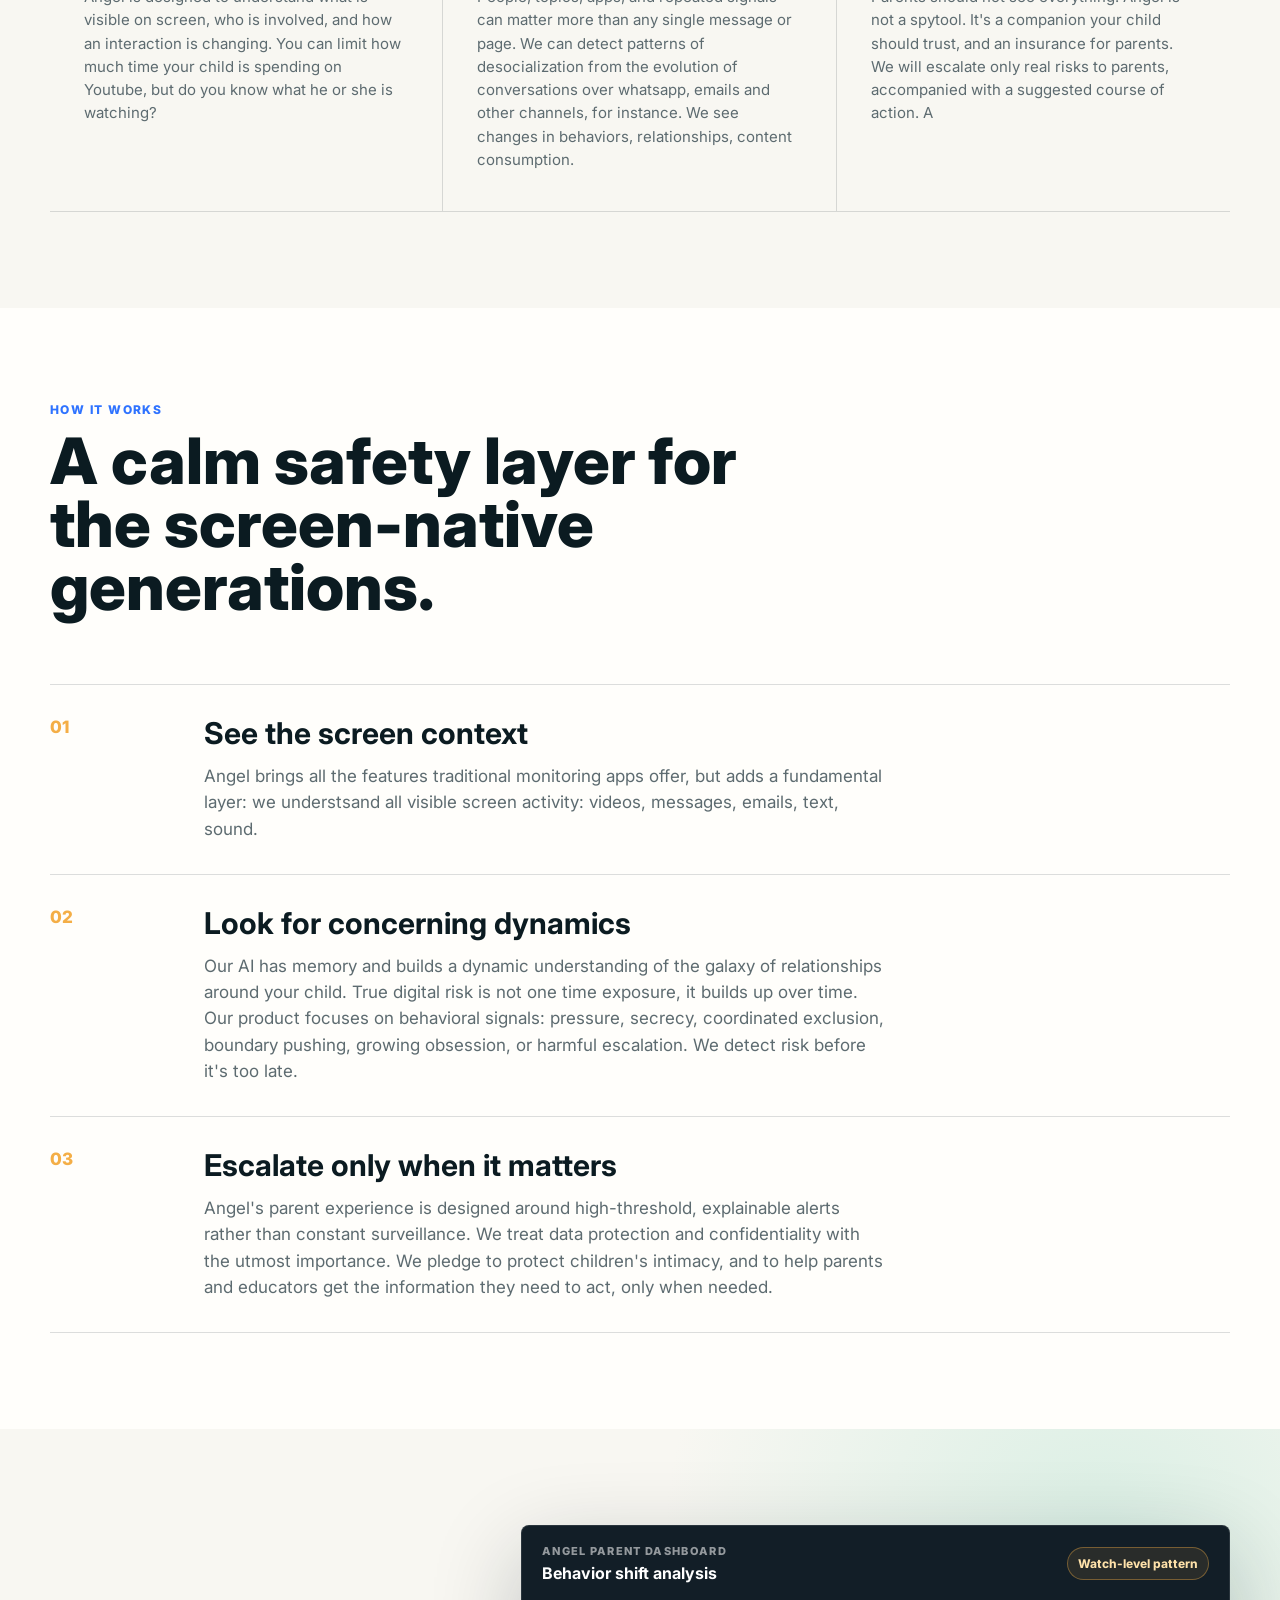
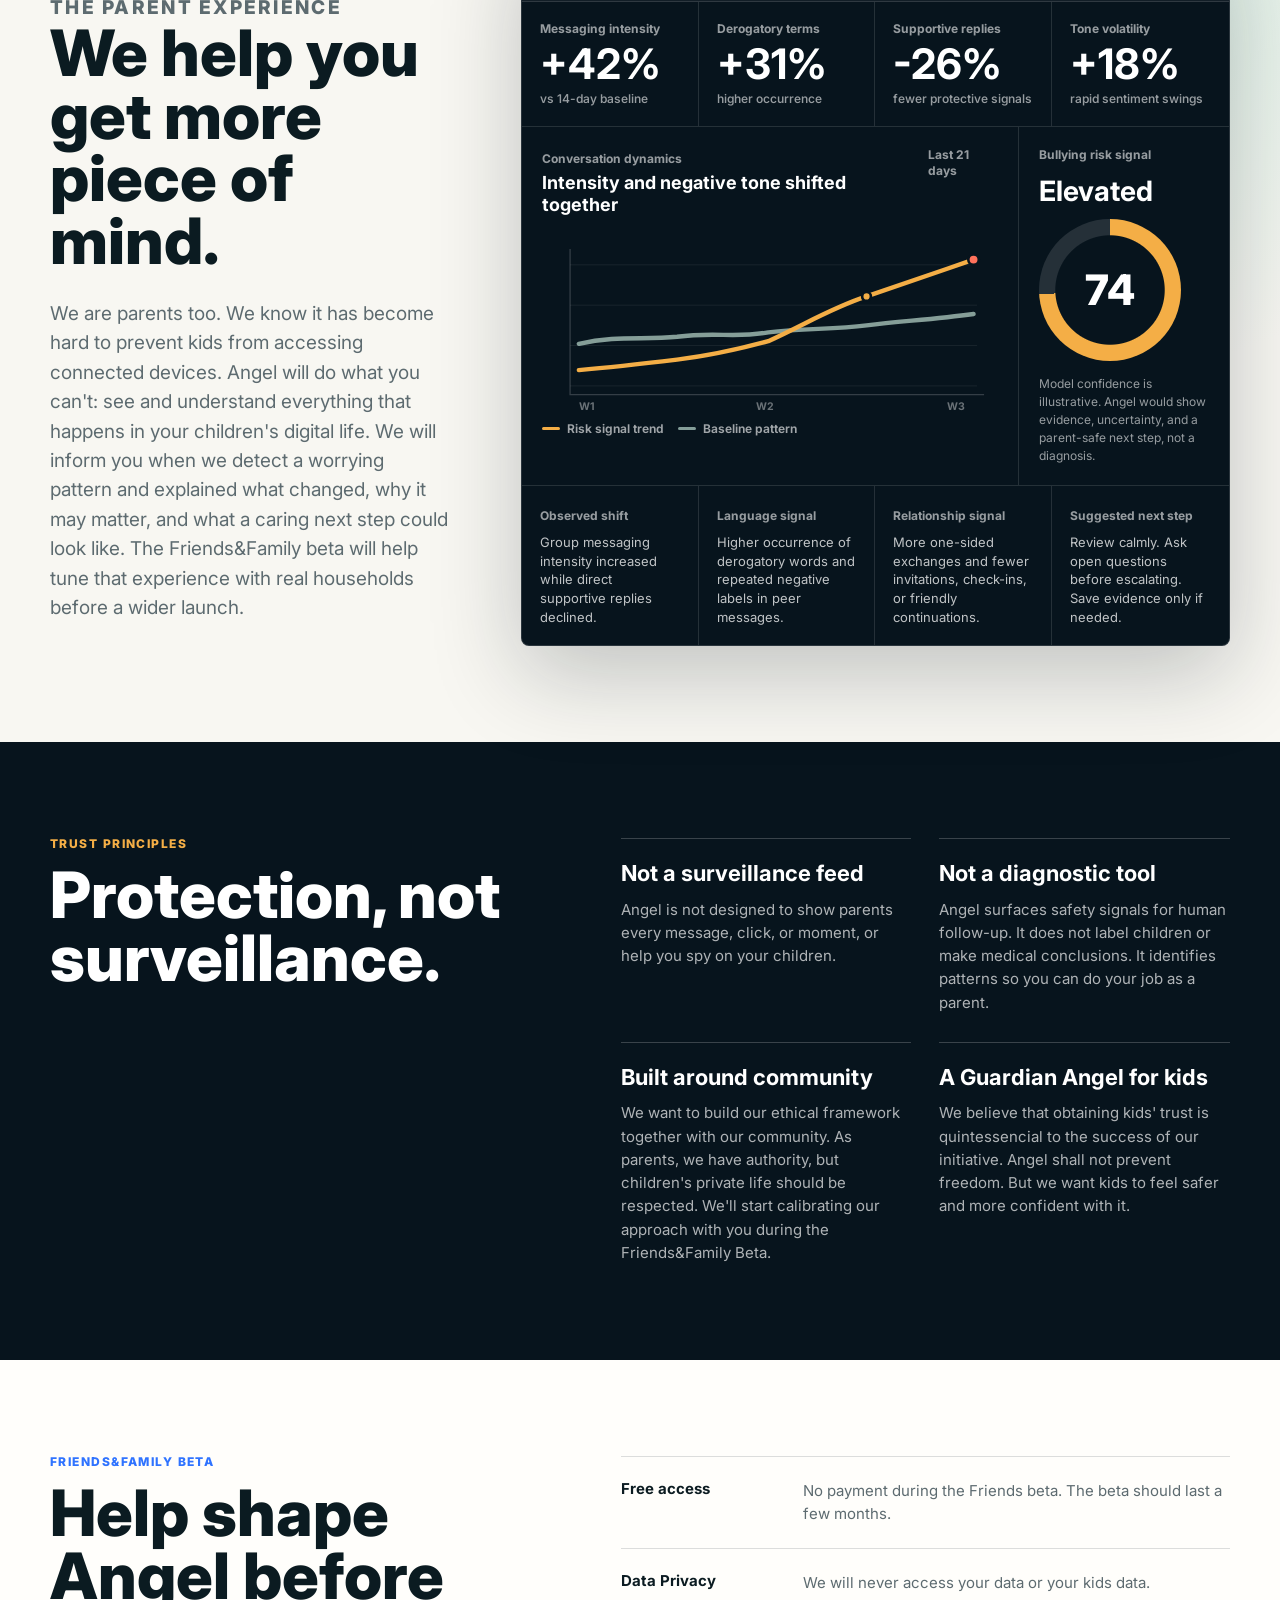
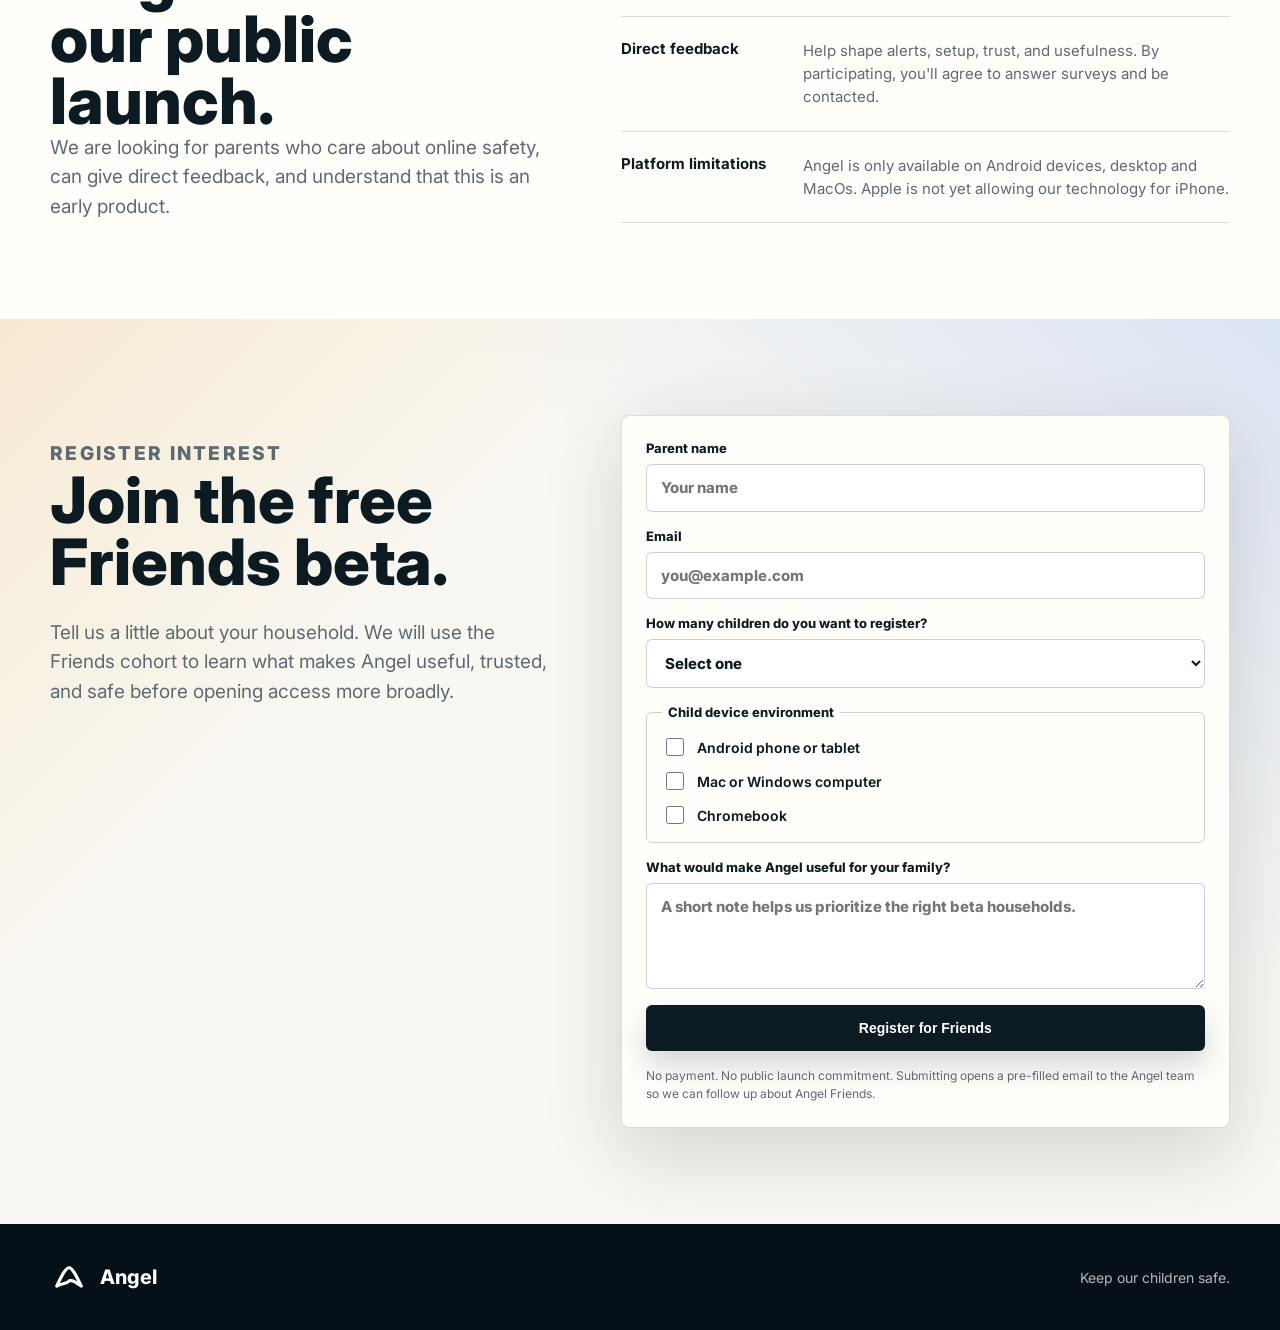
==== commit c331e87f: "Restore website copy from source document" ====
--- a/index.html
+++ b/index.html
@@ -40,7 +40,6 @@
     <a href="#trust">Trust</a>
     <a href="#friends">Friends&Family beta</a>
     <a href="founders.html">Who we are</a>
-    <a href="#register">Join Friends</a>
   </nav>
 
   <main id="top">
@@ -55,7 +54,7 @@
             <a class="primary-button" href="#register">Register for Beta</a>
             <a class="secondary-button" href="#what">See what Angel does</a>
           </div>
-          <p class="availability">Our free Friends&Family beta for early households is available on Android and desktop first. No iOS or iPhone support yet.</p>
+          <p class="availability">Our free friends&family beta for early households is available on Android and desktop first. No iOS (iPhone)</p>
         </div>
 
         <aside class="beta-panel" aria-label="Friends and Family beta summary">
@@ -67,15 +66,15 @@
           <div class="panel-rows">
             <div>
               <strong>For parents</strong>
-              <span>Angel acts as an insurance layer: we detect potential issues and send safety signals only when a real risk may be developing.</span>
+              <span>Angel acts as an insurance. We detect potential issues and send safety signals, only warning you of real potential risks.</span>
             </div>
             <div>
               <strong>For children</strong>
-              <span>Angel is designed to protect without making children feel watched or spied on. It is not intrusive and it respects children's privacy.</span>
+              <span>Angel is designed to protect without making children feel watched or spied. It's not intrusive, and respect children's privacy.</span>
             </div>
             <div>
               <strong>The product</strong>
-              <span>Angel is available for Android devices, macOS computers, PCs, and Chromebooks during beta, but not iOS phones.</span>
+              <span>Our product is compatible with all Android devices, MacOs computers, PCs, Chrome Book, but not iOS phones.</span>
             </div>
           </div>
         </aside>
@@ -86,25 +85,25 @@
       <div class="section-wrap split">
         <div>
           <p class="section-label">What Angel does</p>
-          <h2 id="what-title">Angel watches for patterns and understands screen activity over time.</h2>
-        </div>
-        <p class="section-lead">Most parental control tools are built around screen-time limits and limited content filters. But serious risks such as grooming, bullying, emotional distress, or harmful escalation develop over time through pressure, secrecy, manipulation, exclusion, and changes in behavior. Angel is built to notice those dynamics on compatible devices and help parents understand what is happening on screen.</p>
+          <h2 id="what-title">Angel watches for patterns and understand screen activity over time.</h2>
+        </div>
+        <p class="section-lead">All parental control tools are built on screen-time limits and limited content filters. But serious risks (grooming, bullying, depression, etc.) develop over time through pressure, secrecy, manipulation, exclusion, or harmful escalation. Angel is built to notice those dynamics over time, and detect worrying changes in patterns and behavior. We understand what happens on screen.</p>
       </div>
       <div class="section-wrap signal-grid">
         <article>
           <span class="icon-ring blue"></span>
           <h3>Understands context</h3>
-          <p>Angel is designed to understand what is visible on screen, who is involved, and how an interaction is changing. You can limit time on YouTube, but do you know what your child is actually watching?</p>
+          <p>Angel is designed to understand what is visible on screen, who is involved, and how an interaction is changing. You can limit how much time your child is spending on Youtube, but do you know what he or she is watching?</p>
         </article>
         <article>
           <span class="icon-ring amber"></span>
           <h3>Remembers patterns</h3>
-          <p>People, topics, apps, and repeated signals can matter more than any single message or page. Angel looks for changes in relationships, conversations, content consumption, and behavior over time.</p>
+          <p>People, topics, apps, and repeated signals can matter more than any single message or page. We can detect patterns of desocialization from the evolution of conversations over whatsapp, emails and other channels, for instance. We see changes in behaviors, relationships, content consumption.</p>
         </article>
         <article>
           <span class="icon-ring mint"></span>
           <h3>Alerts with care</h3>
-          <p>Angel is not a spy tool. It is a companion your child should be able to trust and an insurance layer for parents. It escalates only high-threshold risks, with a suggested course of action.</p>
+          <p>Parents should not see everything. Angel is not a spytool. It's a companion your child should trust, and an insurance for parents. We will escalate only real risks to parents, accompanied with a suggested course of action. A</p>
         </article>
       </div>
     </section>
@@ -113,28 +112,28 @@
       <div class="section-wrap">
         <div class="story-header">
           <p class="section-label">How it works</p>
-          <h2 id="how-title">A calm safety layer for the screen-native generation.</h2>
+          <h2 id="how-title">A calm safety layer for the screen-native generations.</h2>
         </div>
         <div class="timeline">
           <div class="timeline-item">
             <span>01</span>
             <div>
               <h3>See the screen context</h3>
-              <p>Angel brings the baseline features families expect from monitoring tools, then adds the missing layer: understanding visible screen activity across supported environments, including videos, messages, emails, text, and sound.</p>
+              <p>Angel brings all the features traditional monitoring apps offer, but adds a fundamental layer: we understsand all visible screen activity: videos, messages, emails, text, sound.</p>
             </div>
           </div>
           <div class="timeline-item">
             <span>02</span>
             <div>
               <h3>Look for concerning dynamics</h3>
-              <p>Angel has memory and builds a dynamic understanding of the relationships around your child. True digital risk is rarely one exposure. It often builds through pressure, secrecy, coordinated exclusion, boundary pushing, growing obsession, or harmful escalation.</p>
+              <p>Our AI has memory and builds a dynamic understanding of the galaxy of relationships around your child. True digital risk is not one time exposure, it builds up over time. Our product focuses on behavioral signals: pressure, secrecy, coordinated exclusion, boundary pushing, growing obsession, or harmful escalation. We detect risk before it's too late.</p>
             </div>
           </div>
           <div class="timeline-item">
             <span>03</span>
             <div>
               <h3>Escalate only when it matters</h3>
-              <p>Angel's parent experience is designed around high-threshold, explainable alerts rather than constant surveillance. Data protection and confidentiality are core requirements: children's intimacy should be protected while parents get the information they need to act.</p>
+              <p>Angel's parent experience is designed around high-threshold, explainable alerts rather than constant surveillance. We treat data protection and confidentiality with the utmost importance. We pledge to protect children's intimacy, and to help parents and educators get the information they need to act, only when needed.</p>
             </div>
           </div>
         </div>
@@ -145,8 +144,8 @@
       <div class="section-wrap dashboard-layout dashboard-layout-wide">
         <div class="dashboard-copy">
           <p class="section-label">The parent experience</p>
-          <h2 id="dashboard-title">We help you get more peace of mind.</h2>
-          <p>We are parents too. We know it has become hard to prevent kids from accessing connected devices. Angel helps with what parents cannot do alone: interpret what is happening across a child's digital life, notice worrying changes, explain why they may matter, and suggest a caring next step. The Friends&Family beta will help tune that experience with real households before a wider launch.</p>
+          <h2 id="dashboard-title">We help you get more piece of mind.</h2>
+          <p>We are parents too. We know it has become hard to prevent kids from accessing connected devices. Angel will do what you can't: see and understand everything that happens in your children's digital life. We will inform you when we detect a worrying pattern and explained what changed, why it may matter, and what a caring next step could look like. The Friends&Family beta will help tune that experience with real households before a wider launch.</p>
         </div>
 
         <div class="analytics-dashboard" aria-label="Illustrative Angel parent dashboard preview">
@@ -246,19 +245,19 @@
         <div class="trust-list">
           <article>
             <h3>Not a surveillance feed</h3>
-            <p>Angel is not designed to show parents every message, click, or moment, or help them spy on their children.</p>
+            <p>Angel is not designed to show parents every message, click, or moment, or help you spy on your children.</p>
           </article>
           <article>
             <h3>Not a diagnostic tool</h3>
-            <p>Angel surfaces safety signals for human follow-up. It does not label children or make medical conclusions. It identifies patterns so parents can do their job.</p>
+            <p>Angel surfaces safety signals for human follow-up. It does not label children or make medical conclusions. It identifies patterns so you can do your job as a parent.</p>
           </article>
           <article>
             <h3>Built around community</h3>
-            <p>We want to build our ethical framework together with our community. Parents have authority, but children's private lives should be respected. We will calibrate this approach during the Friends&Family beta.</p>
+            <p>We want to build our ethical framework together with our community. As parents, we have authority, but children's private life should be respected. We'll start calibrating our approach with you during the Friends&Family Beta.</p>
           </article>
           <article>
             <h3>A Guardian Angel for kids</h3>
-            <p>Children's trust is essential to the success of Angel. The product should not prevent freedom. It should help kids feel safer and more confident online.</p>
+            <p>We believe that obtaining kids' trust is quintessencial to the success of our initiative. Angel shall not prevent freedom. But we want kids to feel safer and more confident with it.</p>
           </article>
         </div>
       </div>
@@ -273,9 +272,9 @@
         </div>
         <div class="friends-points">
           <div><strong>Free access</strong><span>No payment during the Friends beta. The beta should last a few months.</span></div>
-          <div><strong>Data privacy</strong><span>We will treat family data with care and design beta access around privacy, consent, and clear limits.</span></div>
-          <div><strong>Direct feedback</strong><span>Help shape alerts, setup, trust, and usefulness. By participating, you agree to answer surveys and be contacted.</span></div>
-          <div><strong>Platform limitations</strong><span>Angel is available on Android devices, desktop, and macOS first. Apple does not yet allow the same technology for iPhone.</span></div>
+          <div><strong>Data Privacy</strong><span>We will never access your data or your kids data.</span></div>
+          <div><strong>Direct feedback</strong><span>Help shape alerts, setup, trust, and usefulness. By participating, you'll agree to answer surveys and be contacted.</span></div>
+          <div><strong>Platform limitations</strong><span>Angel is only available on Android devices, desktop and MacOs. Apple is not yet allowing our technology for iPhone.</span></div>
         </div>
       </div>
     </section>
--- a/styles.css
+++ b/styles.css
@@ -22,6 +22,7 @@
 
 html {
   scroll-behavior: smooth;
+  scroll-padding-top: 92px;
 }
 
 body {
@@ -318,6 +319,7 @@
 
 section:not(.hero) {
   padding: 96px 40px;
+  scroll-margin-top: 92px;
 }
 
 .section-wrap {
@@ -1088,18 +1090,31 @@
   box-shadow: 0 18px 54px rgba(11, 27, 33, 0.08);
 }
 
-.portrait-placeholder {
-  min-height: 320px;
-  display: grid;
-  place-items: center;
+.founder-portrait {
+  position: relative;
+  min-height: 360px;
+  margin: 0;
+  overflow: hidden;
   border-radius: 6px;
-  background:
-    radial-gradient(circle at 50% 32%, rgba(255, 255, 255, 0.14), transparent 23%),
-    linear-gradient(145deg, #08141d, #173147);
-  color: rgba(255, 255, 255, 0.82);
-  font-size: 44px;
-  font-weight: 820;
-  letter-spacing: 0.02em;
+  background: #10191d;
+  box-shadow: inset 0 0 0 1px rgba(255, 255, 255, 0.08);
+}
+
+.founder-portrait::after {
+  content: "";
+  position: absolute;
+  inset: 0;
+  background: linear-gradient(180deg, transparent 62%, rgba(6, 16, 25, 0.18));
+  pointer-events: none;
+}
+
+.founder-portrait img {
+  width: 100%;
+  height: 100%;
+  min-height: 360px;
+  display: block;
+  object-fit: cover;
+  object-position: center 32%;
 }
 
 .founder-card-body {
@@ -1241,8 +1256,9 @@
     height: 120px;
   }
 
-  .portrait-placeholder {
-    min-height: 220px;
+  .founder-portrait,
+  .founder-portrait img {
+    min-height: 280px;
   }
 
   .signal-grid {
